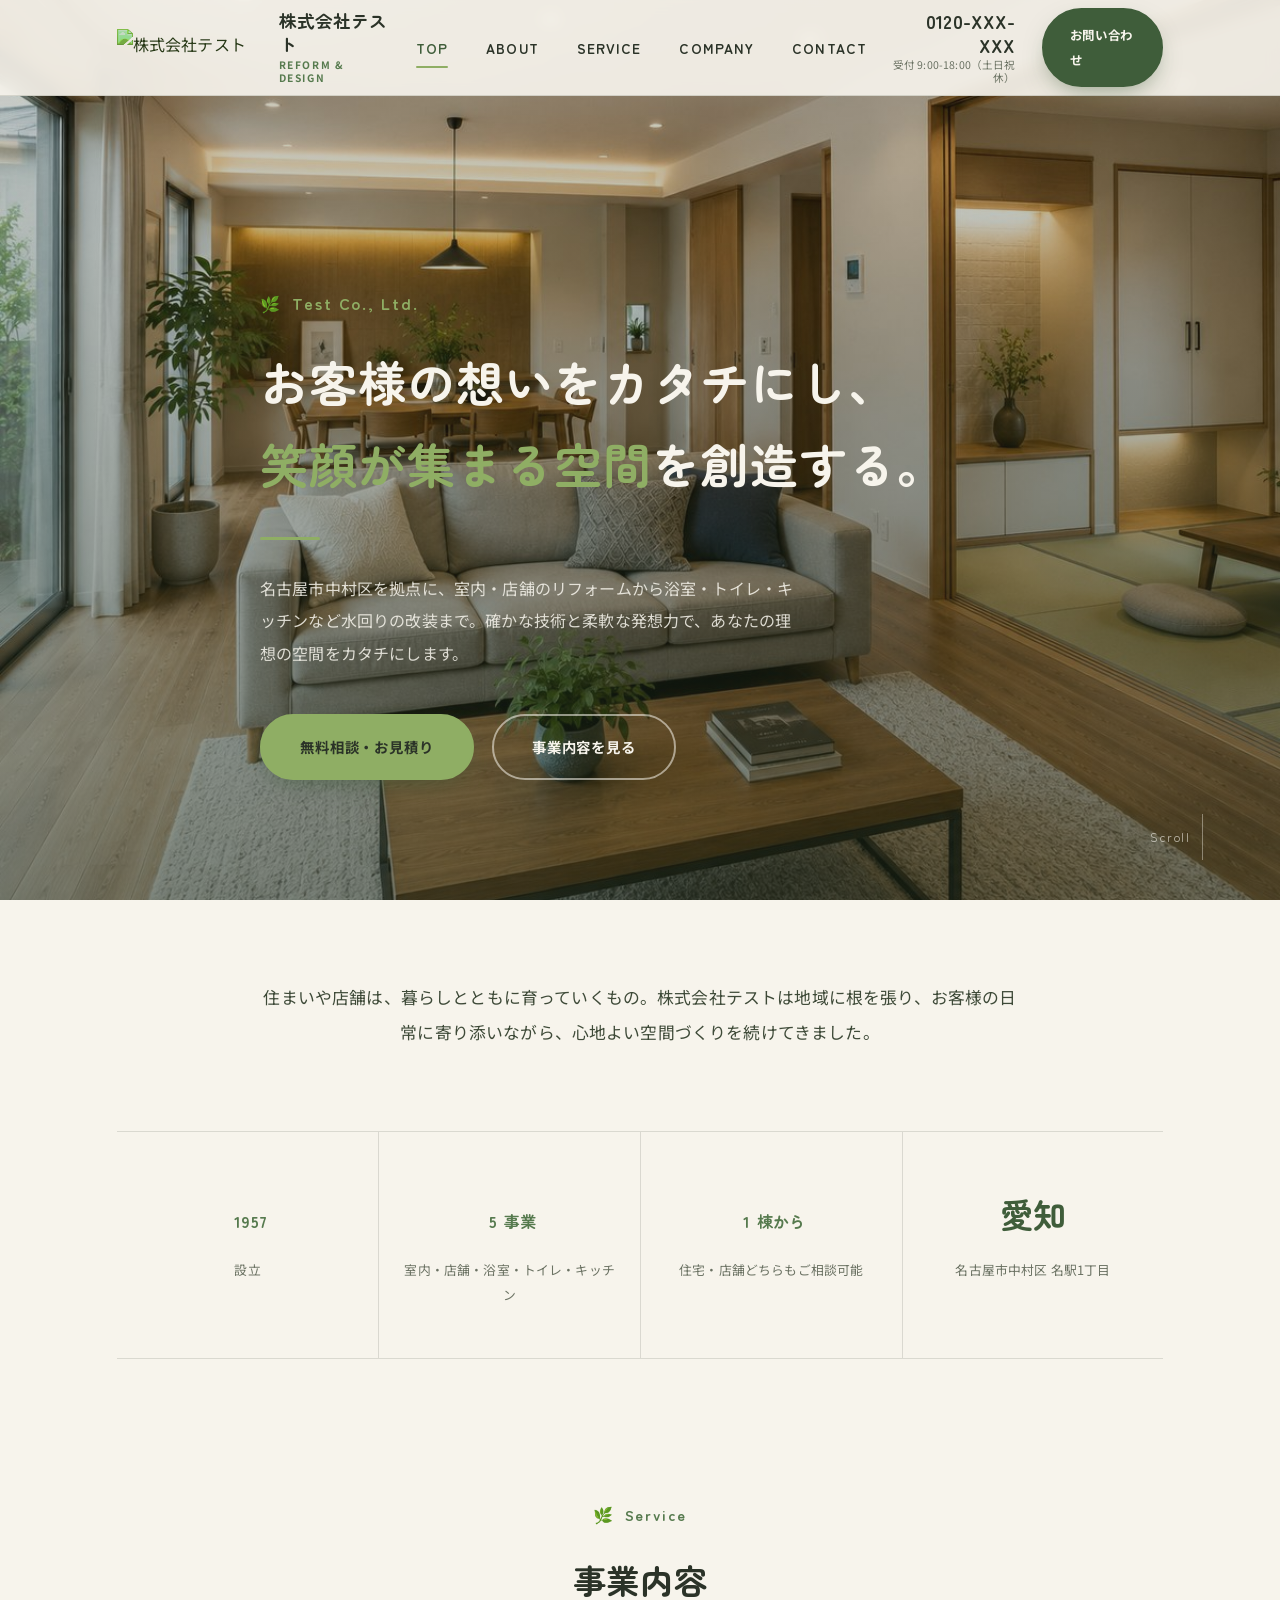
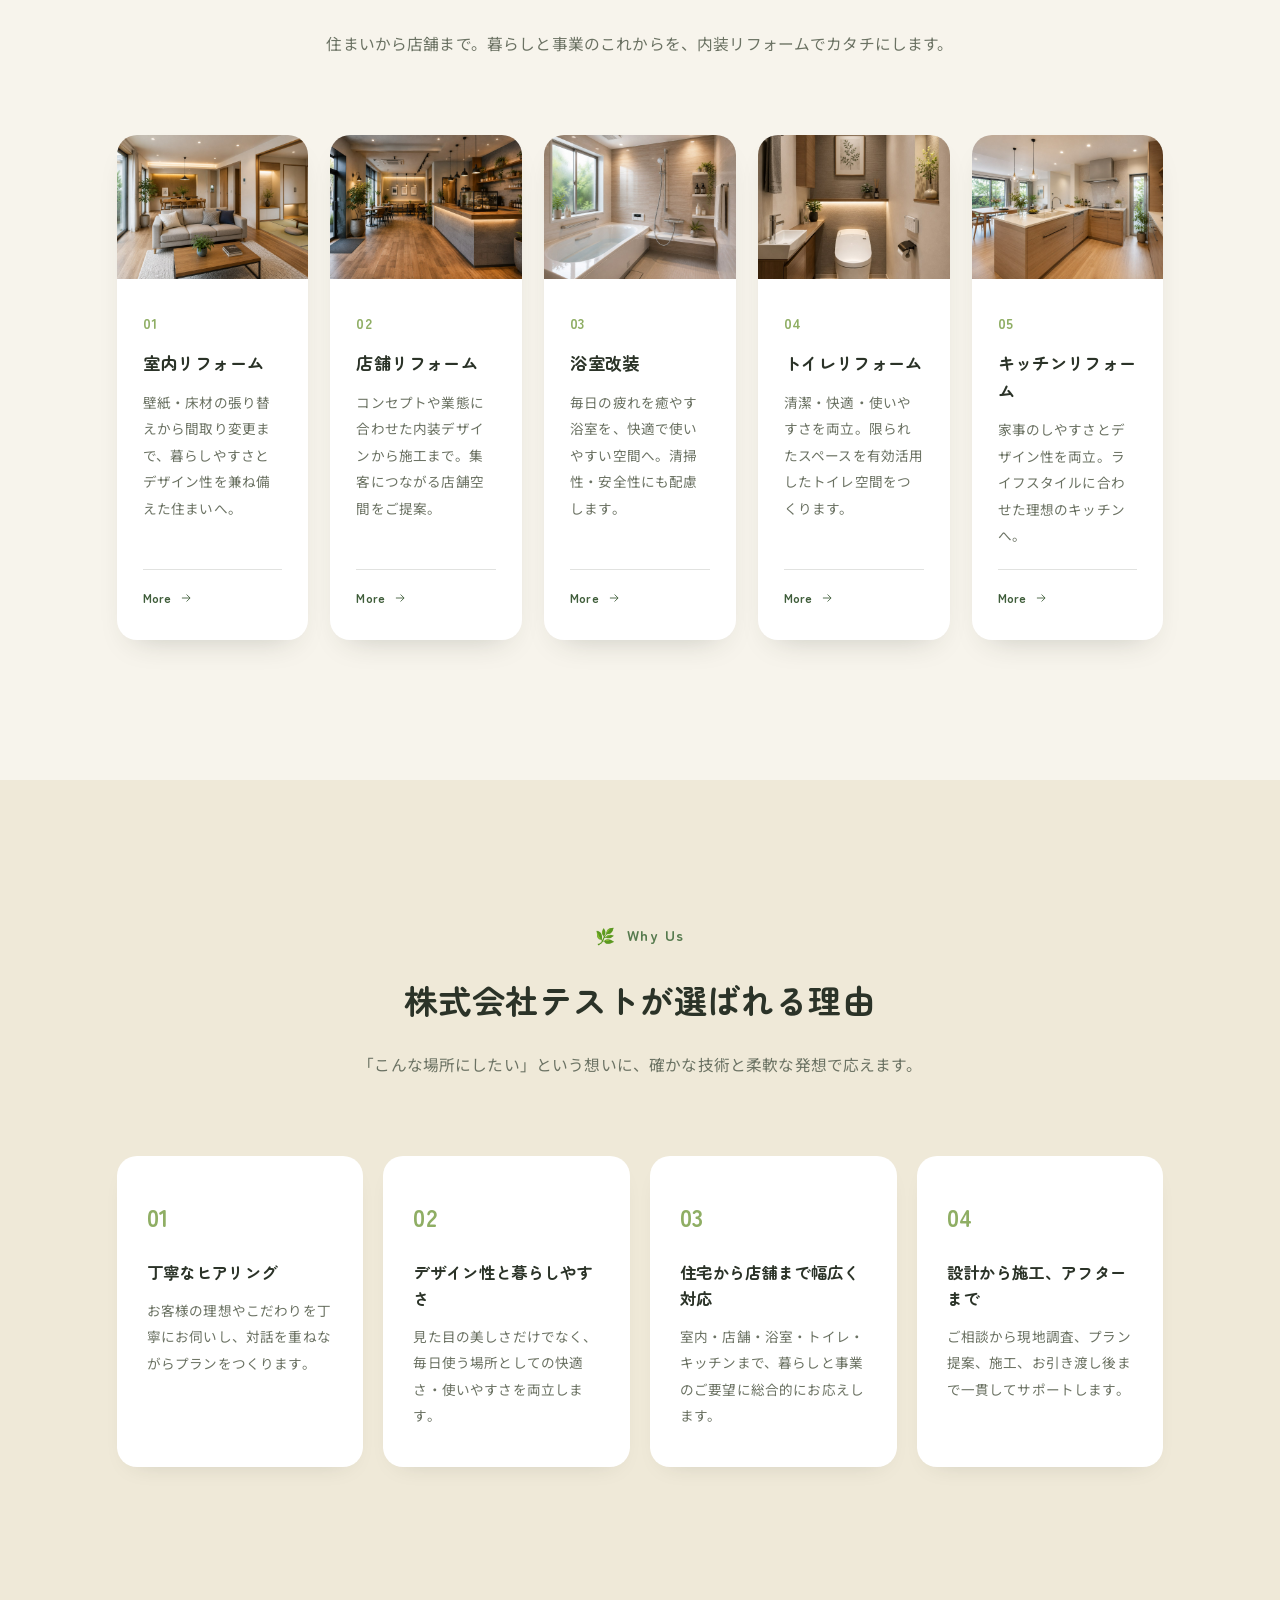
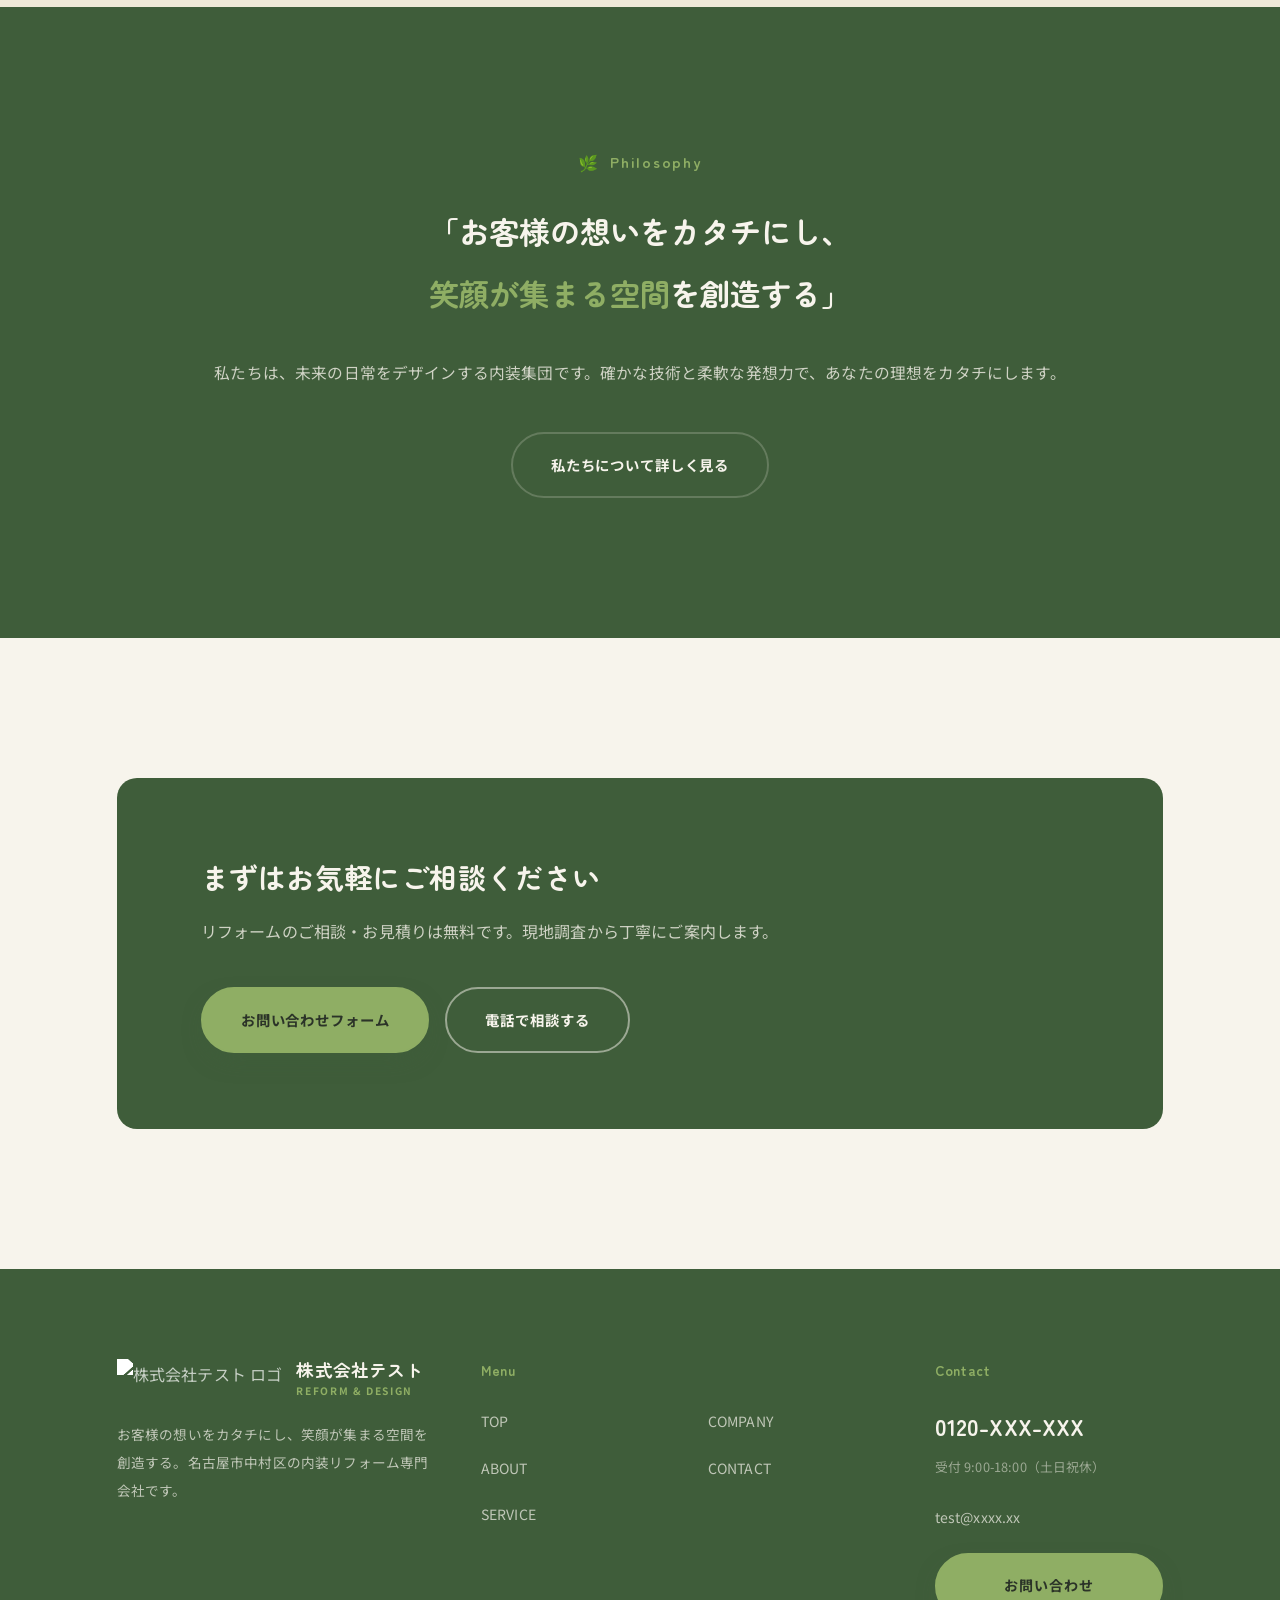
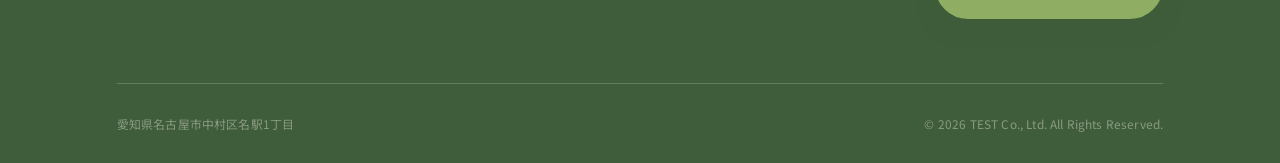
==== index.html @ e62ee3a0 "Add files via upload" ====
<!DOCTYPE html>
<html lang="ja">
<head>
<meta charset="UTF-8">
<meta name="viewport" content="width=device-width, initial-scale=1.0">
<title>株式会社テスト｜名古屋市中村区の室内・店舗リフォーム専門会社</title>
<meta name="description" content="名古屋市中村区の株式会社テストは、室内リフォーム・店舗リフォーム・浴室/トイレ/キッチンなど水回りリフォームを手がける内装のプロ集団です。お客様の想いをカタチにし、笑顔が集まる空間を創造します。">
<link rel="canonical" href="https://www.test-corp.example.jp/">
<meta property="og:type" content="website">
<meta property="og:title" content="株式会社テスト｜名古屋市中村区の室内・店舗リフォーム専門会社">
<meta property="og:description" content="お客様の想いをカタチにし、笑顔が集まる空間を創造する。名古屋市中村区の内装リフォーム専門会社、株式会社テストの公式サイトです。">
<meta property="og:locale" content="ja_JP">
<link rel="icon" href="images/favicon-32.png" sizes="32x32">
<link rel="apple-touch-icon" href="images/apple-touch-icon.png">
<link rel="preconnect" href="https://fonts.googleapis.com">
<link rel="preconnect" href="https://fonts.gstatic.com" crossorigin>
<link href="https://fonts.googleapis.com/css2?family=Zen+Maru+Gothic:wght@500;700;900&family=Noto+Sans+JP:wght@300;400;500;700&display=swap" rel="stylesheet">
<link rel="stylesheet" href="css/style.css">
</head>
<body>

<!-- ============ HEADER ============ -->
<header class="site-header">
  <div class="container">
    <a href="index.html" class="brand">
      <img src="images/logo-icon-gold.png" alt="株式会社テスト ロゴ">
      <span class="brand-name">株式会社テスト<small>REFORM &amp; DESIGN</small></span>
    </a>
    <nav class="gnav pc-only">
      <ul class="gnav-list">
        <li><a href="index.html">TOP</a></li>
        <li><a href="about.html">ABOUT</a></li>
        <li><a href="service.html">SERVICE</a></li>
        <li><a href="company.html">COMPANY</a></li>
        <li><a href="contact.html">CONTACT</a></li>
      </ul>
    </nav>
    <div class="header-cta pc-only">
      <div class="header-tel">
        <span class="num">0120-XXX-XXX</span>
        <span class="hours">受付 9:00-18:00（土日祝休）</span>
      </div>
      <a href="contact.html" class="btn btn--primary">お問い合わせ</a>
    </div>
    <button class="nav-toggle" aria-label="メニューを開く" aria-expanded="false"><span></span></button>
  </div>
</header>

<div class="mobile-nav">
  <ul class="mobile-nav-list">
    <li><a href="index.html">TOP</a></li>
    <li><a href="about.html">ABOUT</a></li>
    <li><a href="service.html">SERVICE</a></li>
    <li><a href="company.html">COMPANY</a></li>
    <li><a href="contact.html">CONTACT</a></li>
  </ul>
  <div class="mobile-nav-foot">
    <div class="header-tel">
      <span class="num">0120-XXX-XXX</span>
      <span class="hours">受付 9:00-18:00（土日祝休）</span>
    </div>
    <a href="contact.html" class="btn btn--outline">お問い合わせはこちら</a>
  </div>
</div>

<!-- ============ HERO ============ -->
<section class="hero">
  <div class="hero-bg"><img src="images/photos/photo-room.jpg" alt="株式会社テストが手がけたリビングの施工事例"></div>
  <div class="container hero-inner">
    <p class="eyebrow">Test Co., Ltd.</p>
    <h1 class="reveal">お客様の想いをカタチにし、<br><span>笑顔が集まる空間</span>を創造する。</h1>
    <div class="hero-rule reveal reveal-delay-1"></div>
    <p class="reveal reveal-delay-1">名古屋市中村区を拠点に、室内・店舗のリフォームから浴室・トイレ・キッチンなど水回りの改装まで。確かな技術と柔軟な発想力で、あなたの理想の空間をカタチにします。</p>
    <div class="hero-actions reveal reveal-delay-2">
      <a href="contact.html" class="btn btn--primary">無料相談・お見積り</a>
      <a href="service.html" class="btn btn--outline">事業内容を見る</a>
    </div>
  </div>
  <div class="hero-scroll pc-only">Scroll</div>
</section>

<!-- ============ CONCEPT MESSAGE ============ -->
<section class="concept-msg container">
  <p class="reveal">住まいや店舗は、暮らしとともに育っていくもの。株式会社テストは地域に根を張り、お客様の日常に寄り添いながら、心地よい空間づくりを続けてきました。</p>
</section>

<!-- ============ STATS ============ -->
<div class="container">
  <div class="stats reveal">
    <div class="stats-item">
      <div class="stats-num"><span data-count="1999">1999</span></div>
      <div class="stats-label">設立</div>
    </div>
    <div class="stats-item">
      <div class="stats-num"><span data-count="5">5</span><span>事業</span></div>
      <div class="stats-label">室内・店舗・浴室・トイレ・キッチン</div>
    </div>
    <div class="stats-item">
      <div class="stats-num"><span data-count="1">1</span><span>棟から</span></div>
      <div class="stats-label">住宅・店舗どちらもご相談可能</div>
    </div>
    <div class="stats-item">
      <div class="stats-num">愛知</div>
      <div class="stats-label">名古屋市中村区 名駅1丁目</div>
    </div>
  </div>
</div>

<!-- ============ SERVICE DIGEST ============ -->
<section class="section" id="service">
  <div class="container">
    <div class="section-head reveal">
      <p class="eyebrow">Service</p>
      <h2 class="section-title">事業内容</h2>
      <p class="section-lead">住まいから店舗まで。暮らしと事業のこれからを、内装リフォームでカタチにします。</p>
    </div>
    <div class="grid grid--5">
      <div class="tile reveal">
        <div class="tile-media"><img src="images/photos/photo-room.jpg" alt="室内リフォームのイメージ"></div>
        <div class="tile-body">
          <div class="tile-num">01</div>
          <h3 class="tile-title">室内リフォーム</h3>
          <p class="tile-text">壁紙・床材の張り替えから間取り変更まで、暮らしやすさとデザイン性を兼ね備えた住まいへ。</p>
          <a href="service.html#room" class="tile-link">More
            <svg viewBox="0 0 24 24" fill="none" stroke="currentColor" stroke-width="1.5"><path d="M5 12h14M13 6l6 6-6 6"/></svg>
          </a>
        </div>
      </div>
      <div class="tile reveal reveal-delay-1">
        <div class="tile-media"><img src="images/photos/photo-shop.jpg" alt="店舗リフォームのイメージ"></div>
        <div class="tile-body">
          <div class="tile-num">02</div>
          <h3 class="tile-title">店舗リフォーム</h3>
          <p class="tile-text">コンセプトや業態に合わせた内装デザインから施工まで。集客につながる店舗空間をご提案。</p>
          <a href="service.html#shop" class="tile-link">More
            <svg viewBox="0 0 24 24" fill="none" stroke="currentColor" stroke-width="1.5"><path d="M5 12h14M13 6l6 6-6 6"/></svg>
          </a>
        </div>
      </div>
      <div class="tile reveal reveal-delay-2">
        <div class="tile-media"><img src="images/photos/photo-bath.jpg" alt="浴室改装のイメージ"></div>
        <div class="tile-body">
          <div class="tile-num">03</div>
          <h3 class="tile-title">浴室改装</h3>
          <p class="tile-text">毎日の疲れを癒やす浴室を、快適で使いやすい空間へ。清掃性・安全性にも配慮します。</p>
          <a href="service.html#bath" class="tile-link">More
            <svg viewBox="0 0 24 24" fill="none" stroke="currentColor" stroke-width="1.5"><path d="M5 12h14M13 6l6 6-6 6"/></svg>
          </a>
        </div>
      </div>
      <div class="tile reveal reveal-delay-3">
        <div class="tile-media"><img src="images/photos/photo-toilet.jpg" alt="トイレリフォームのイメージ"></div>
        <div class="tile-body">
          <div class="tile-num">04</div>
          <h3 class="tile-title">トイレリフォーム</h3>
          <p class="tile-text">清潔・快適・使いやすさを両立。限られたスペースを有効活用したトイレ空間をつくります。</p>
          <a href="service.html#toilet" class="tile-link">More
            <svg viewBox="0 0 24 24" fill="none" stroke="currentColor" stroke-width="1.5"><path d="M5 12h14M13 6l6 6-6 6"/></svg>
          </a>
        </div>
      </div>
      <div class="tile reveal reveal-delay-4">
        <div class="tile-media"><img src="images/photos/photo-kitchen.jpg" alt="キッチンリフォームのイメージ"></div>
        <div class="tile-body">
          <div class="tile-num">05</div>
          <h3 class="tile-title">キッチンリフォーム</h3>
          <p class="tile-text">家事のしやすさとデザイン性を両立。ライフスタイルに合わせた理想のキッチンへ。</p>
          <a href="service.html#kitchen" class="tile-link">More
            <svg viewBox="0 0 24 24" fill="none" stroke="currentColor" stroke-width="1.5"><path d="M5 12h14M13 6l6 6-6 6"/></svg>
          </a>
        </div>
      </div>
    </div>
  </div>
</section>

<!-- ============ WHY CHOOSE US ============ -->
<section class="section section--cream-deep">
  <div class="container">
    <div class="section-head reveal">
      <p class="eyebrow">Why Us</p>
      <h2 class="section-title">株式会社テストが選ばれる理由</h2>
      <p class="section-lead">「こんな場所にしたい」という想いに、確かな技術と柔軟な発想で応えます。</p>
    </div>
    <div class="reasons">
      <div class="reason reveal">
        <div class="reason-num">01</div>
        <h3>丁寧なヒアリング</h3>
        <p>お客様の理想やこだわりを丁寧にお伺いし、対話を重ねながらプランをつくります。</p>
      </div>
      <div class="reason reveal reveal-delay-1">
        <div class="reason-num">02</div>
        <h3>デザイン性と暮らしやすさ</h3>
        <p>見た目の美しさだけでなく、毎日使う場所としての快適さ・使いやすさを両立します。</p>
      </div>
      <div class="reason reveal reveal-delay-2">
        <div class="reason-num">03</div>
        <h3>住宅から店舗まで幅広く対応</h3>
        <p>室内・店舗・浴室・トイレ・キッチンまで、暮らしと事業のご要望に総合的にお応えします。</p>
      </div>
      <div class="reason reveal reveal-delay-3">
        <div class="reason-num">04</div>
        <h3>設計から施工、アフターまで</h3>
        <p>ご相談から現地調査、プラン提案、施工、お引き渡し後まで一貫してサポートします。</p>
      </div>
    </div>
  </div>
</section>

<!-- ============ PHILOSOPHY ============ -->
<section class="section section--ink">
  <div class="container">
    <div class="philosophy reveal">
      <p class="eyebrow" style="justify-content:center;">Philosophy</p>
      <p class="philosophy-quote">「お客様の想いをカタチにし、<br><span>笑顔が集まる空間</span>を創造する」</p>
      <p class="section-lead" style="margin-top:32px;">私たちは、未来の日常をデザインする内装集団です。確かな技術と柔軟な発想力で、あなたの理想をカタチにします。</p>
      <div style="margin-top:44px;">
        <a href="about.html" class="btn btn--outline">私たちについて詳しく見る</a>
      </div>
    </div>
  </div>
</section>

<!-- ============ CTA ============ -->
<section class="section">
  <div class="container">
    <div class="cta-band reveal">
      <div>
        <h2>まずはお気軽にご相談ください</h2>
        <p>リフォームのご相談・お見積りは無料です。現地調査から丁寧にご案内します。</p>
      </div>
      <div class="cta-band-actions">
        <a href="contact.html" class="btn btn--primary">お問い合わせフォーム</a>
        <a href="tel:0120XXXXXX" class="btn btn--outline">電話で相談する</a>
      </div>
    </div>
  </div>
</section>

<!-- ============ FOOTER ============ -->
<footer class="site-footer">
  <div class="container">
    <div class="footer-top">
      <div class="footer-brand">
        <a href="index.html" class="brand">
          <img src="images/logo-icon-cream.png" alt="株式会社テスト ロゴ">
          <span class="brand-name">株式会社テスト<small>REFORM &amp; DESIGN</small></span>
        </a>
        <p>お客様の想いをカタチにし、笑顔が集まる空間を創造する。名古屋市中村区の内装リフォーム専門会社です。</p>
      </div>
      <div class="footer-col">
        <h4>Menu</h4>
        <ul>
          <li><a href="index.html">TOP</a></li>
          <li><a href="about.html">ABOUT</a></li>
          <li><a href="service.html">SERVICE</a></li>
        </ul>
      </div>
      <div class="footer-col">
        <h4>&nbsp;</h4>
        <ul>
          <li><a href="company.html">COMPANY</a></li>
          <li><a href="contact.html">CONTACT</a></li>
        </ul>
      </div>
      <div class="footer-col footer-contact">
        <h4>Contact</h4>
        <a href="tel:0120XXXXXX" class="contact-tel">0120-XXX-XXX</a>
        <p class="hours">受付 9:00-18:00（土日祝休）</p>
        <p style="margin:12px 0 22px; font-size:0.85rem;"><a href="mailto:test@xxxx.xx">test@xxxx.xx</a></p>
        <a href="contact.html" class="btn btn--primary btn--block">お問い合わせ</a>
      </div>
    </div>
    <div class="footer-bottom">
      <span>愛知県名古屋市中村区名駅1丁目</span>
      <span>&copy; 2026 TEST Co., Ltd. All Rights Reserved.</span>
    </div>
  </div>
</footer>

<div class="mobile-fab">
  <a href="tel:0120XXXXXX">
    <svg viewBox="0 0 24 24" fill="none" stroke="currentColor" stroke-width="1.5"><path d="M22 16.92v3a2 2 0 0 1-2.18 2 19.79 19.79 0 0 1-8.63-3.07 19.5 19.5 0 0 1-6-6 19.79 19.79 0 0 1-3.07-8.67A2 2 0 0 1 4.11 2h3a2 2 0 0 1 2 1.72c.127.96.361 1.903.7 2.81a2 2 0 0 1-.45 2.11L8.09 9.91a16 16 0 0 0 6 6l1.27-1.27a2 2 0 0 1 2.11-.45c.907.339 1.85.573 2.81.7A2 2 0 0 1 22 16.92z"/></svg>
    電話
  </a>
  <a href="contact.html">
    <svg viewBox="0 0 24 24" fill="none" stroke="currentColor" stroke-width="1.5"><path d="M22 6l-10 7L2 6"/><path d="M2 6h20v12H2z"/></svg>
    お問い合わせ
  </a>
</div>

<script src="js/main.js"></script>
</body>
</html>
---- css/style.css ----
/* =========================================================
   株式会社テスト コーポレートサイト（グリーンコンセプト）/ style.css
   コンセプト: 根を張る、暮らしを育てる。
   ========================================================= */

:root {
  --ink: #2B3328;
  --ink-soft: #3E4A38;
  --green-deep: #3F5D3A;
  --green: #567A4E;
  --green-light: #8FAE64;
  --green-pale: #D8E4C8;
  --cream: #F7F4EC;
  --cream-deep: #EFE9D8;
  --cream-sage: #E9EFDE;
  --line: rgba(43, 51, 40, 0.14);
  --line-on-dark: rgba(247, 244, 236, 0.2);
  --text-sub: #6B7263;

  --font-heading: "Zen Maru Gothic", "Hiragino Maru Gothic ProN", "Yu Gothic", sans-serif;
  --font-body: "Noto Sans JP", "Hiragino Kaku Gothic ProN", "Yu Gothic", sans-serif;

  --container: 1200px;
  --header-h: 96px;
  --radius: 20px;
  --radius-sm: 12px;
}

* { box-sizing: border-box; margin: 0; padding: 0; }
html { scroll-behavior: smooth; }

body {
  font-family: var(--font-body);
  font-weight: 400;
  color: var(--ink);
  background: var(--cream);
  line-height: 1.95;
  font-size: 16px;
  letter-spacing: 0.01em;
  -webkit-font-smoothing: antialiased;
  overflow-x: hidden;
}

img { max-width: 100%; display: block; }
a { color: inherit; text-decoration: none; }
ul, ol { list-style: none; }
button { font-family: inherit; cursor: pointer; background: none; border: none; }
input, textarea, select { font-family: inherit; font-size: 1rem; }

.container {
  width: 100%;
  max-width: var(--container);
  margin: 0 auto;
  padding: 0 6vw;
}

h1, h2, h3, h4 {
  font-family: var(--font-heading);
  font-weight: 700;
  line-height: 1.6;
  letter-spacing: 0.02em;
}

/* =========================================================
   Utility
   ========================================================= */
.pc-only { display: block; }
.sp-only { display: none; }

.section { padding: 140px 0; position: relative; }
.section--sm { padding: 90px 0; }
.section--cream-deep { background: var(--cream-deep); }
.section--sage { background: var(--cream-sage); }
.section--ink {
  background: var(--green-deep);
  color: var(--cream);
}
.section--ink .text-sub { color: rgba(247,244,236,0.7); }

.section-head {
  text-align: center;
  max-width: 720px;
  margin: 0 auto 76px;
}
.section-head.is-left { text-align: left; margin-left: 0; }

.eyebrow {
  display: inline-flex;
  align-items: center;
  gap: 10px;
  font-family: var(--font-heading);
  font-weight: 700;
  font-size: 0.92rem;
  letter-spacing: 0.12em;
  color: var(--green);
  margin-bottom: 22px;
}
.eyebrow::before {
  content: "🌿";
  font-size: 1rem;
  display: inline-block;
}
.section--ink .eyebrow { color: var(--green-light); }

.section-title {
  font-size: clamp(1.7rem, 2.6vw, 2.35rem);
  color: var(--ink);
  font-weight: 700;
}
.section--ink .section-title { color: var(--cream); }

.section-lead {
  margin-top: 22px;
  color: var(--text-sub);
  font-size: 0.98rem;
  line-height: 2;
}
.section--ink .section-lead { color: rgba(247,244,236,0.78); }

/* =========================================================
   Buttons — 角丸ピル・グリーン
   ========================================================= */
.btn {
  display: inline-flex;
  align-items: center;
  gap: 12px;
  padding: 17px 38px;
  font-weight: 700;
  font-size: 0.9rem;
  letter-spacing: 0.06em;
  border: 2px solid var(--green-deep);
  border-radius: 999px;
  background: transparent;
  color: var(--green-deep);
  transition: background 0.3s ease, color 0.3s ease, transform 0.2s ease, box-shadow 0.3s ease;
}
.btn--primary {
  background: var(--green-deep);
  color: var(--cream);
  border-color: var(--green-deep);
  box-shadow: 0 10px 24px -8px rgba(63,93,58,0.55);
}
.btn--primary:hover { background: var(--green); border-color: var(--green); transform: translateY(-2px); }
.btn--outline {
  background: transparent;
  color: var(--green-deep);
  border-color: var(--green-deep);
}
.btn--outline:hover { background: var(--green-deep); color: var(--cream); transform: translateY(-2px); }
.section--ink .btn--outline { color: var(--cream); border-color: var(--line-on-dark); }
.section--ink .btn--outline:hover { background: var(--green-light); border-color: var(--green-light); color: var(--ink); }
.btn--block { width: 100%; justify-content: center; }
.btn svg { width: 16px; height: 16px; }

/* =========================================================
   Header
   ========================================================= */
.site-header {
  position: fixed;
  top: 0; left: 0; right: 0;
  height: var(--header-h);
  display: flex;
  align-items: center;
  z-index: 1000;
  background: rgba(247, 244, 236, 0.92);
  backdrop-filter: blur(6px);
  border-bottom: 1px solid var(--line);
}

.site-header .container {
  display: flex;
  align-items: center;
  justify-content: space-between;
  gap: 24px;
}

.brand { display: flex; align-items: center; gap: 14px; }
.brand img { height: 38px; width: auto; filter: grayscale(1) sepia(1) hue-rotate(48deg) saturate(2.4) brightness(0.85); }
.brand-name {
  font-family: var(--font-heading);
  font-weight: 700;
  font-size: 1.1rem;
  color: var(--ink);
  line-height: 1.3;
}
.brand-name small {
  display: block;
  font-family: var(--font-body);
  font-size: 0.64rem;
  font-weight: 700;
  letter-spacing: 0.16em;
  color: var(--green);
  margin-top: 2px;
}

.gnav { display: flex; align-items: center; gap: 40px; }
.gnav-list { display: flex; align-items: center; gap: 38px; }
.gnav-list a {
  position: relative;
  font-family: var(--font-heading);
  font-weight: 700;
  font-size: 0.86rem;
  letter-spacing: 0.08em;
  color: var(--ink);
  padding: 6px 0;
}
.gnav-list a::after {
  content: "";
  position: absolute;
  left: 0; right: 100%;
  bottom: -4px;
  height: 2px;
  border-radius: 2px;
  background: var(--green-light);
  transition: right 0.3s ease;
}
.gnav-list a:hover::after,
.gnav-list a.is-active::after { right: 0; }
.gnav-list a.is-active { color: var(--green-deep); }

.header-cta { display: flex; align-items: center; gap: 26px; }
.header-tel {
  display: flex;
  flex-direction: column;
  line-height: 1.3;
  text-align: right;
}
.header-tel .num { font-family: var(--font-heading); font-weight: 700; font-size: 1.15rem; color: var(--ink); }
.header-tel .hours { font-size: 0.66rem; color: var(--text-sub); }
.header-cta .btn { padding: 13px 26px; font-size: 0.78rem; }

.nav-toggle {
  display: none;
  width: 46px; height: 46px;
  border: 2px solid var(--green-deep);
  border-radius: 999px;
  background: transparent;
  position: relative;
  z-index: 1200;
}
.nav-toggle span, .nav-toggle span::before, .nav-toggle span::after {
  content: "";
  position: absolute;
  left: 13px; right: 13px;
  height: 2px;
  border-radius: 2px;
  background: var(--green-deep);
  transition: transform 0.3s ease, opacity 0.3s ease, top 0.3s ease, background 0.3s ease;
}
.nav-toggle span { top: 22px; }
.nav-toggle span::before { top: -7px; }
.nav-toggle span::after { top: 7px; }
.nav-toggle.is-open span { background: transparent; }
.nav-toggle.is-open span::before { top: 0; transform: rotate(45deg); background: var(--cream); }
.nav-toggle.is-open span::after { top: 0; transform: rotate(-45deg); background: var(--cream); }
.nav-toggle.is-open { background: var(--green-deep); }

/* =========================================================
   Mobile nav overlay
   ========================================================= */
.mobile-nav {
  position: fixed;
  inset: 0;
  background: var(--green-deep);
  z-index: 1100;
  display: flex;
  flex-direction: column;
  justify-content: center;
  padding: 40px 8vw;
  transform: translateY(-100%);
  opacity: 0;
  visibility: hidden;
  transition: transform 0.45s ease, opacity 0.45s ease, visibility 0.45s;
}
.mobile-nav.is-open { transform: translateY(0); opacity: 1; visibility: visible; }
.mobile-nav-list { display: flex; flex-direction: column; gap: 4px; }
.mobile-nav-list a {
  display: block;
  padding: 18px 4px;
  font-family: var(--font-heading);
  font-size: 1.5rem;
  font-weight: 700;
  color: var(--cream);
  border-bottom: 1px solid var(--line-on-dark);
}
.mobile-nav-foot {
  margin-top: 40px;
  display: flex;
  flex-direction: column;
  gap: 20px;
}
.mobile-nav-foot a.btn { justify-content: center; border-color: var(--green-light); color: var(--cream); }
.mobile-nav-foot .header-tel { color: var(--cream); text-align: left; }
.mobile-nav-foot .header-tel .num { color: var(--cream); font-size: 1.3rem; }
.mobile-nav-foot .header-tel .hours { color: rgba(247,244,236,0.6); }

/* =========================================================
   Breadcrumb
   ========================================================= */
.breadcrumb {
  padding: calc(var(--header-h) + 28px) 0 22px;
  font-size: 0.8rem;
  color: var(--text-sub);
}
.breadcrumb a { color: var(--green-deep); font-weight: 700; }
.breadcrumb span { margin: 0 10px; }

/* =========================================================
   Page Header (sub pages)
   ========================================================= */
.page-hero {
  padding: 210px 0 110px;
  background: var(--green-deep);
  color: var(--cream);
  position: relative;
  overflow: hidden;
}
.page-hero-inner { position: relative; z-index: 1; max-width: 680px; }
.page-hero .eyebrow { color: var(--green-light); }
.page-hero h1 {
  font-size: clamp(2rem, 3.6vw, 2.6rem);
}
.page-hero p { margin-top: 24px; color: rgba(247,244,236,0.78); line-height: 2; }

/* =========================================================
   Hero (TOP)
   ========================================================= */
.hero {
  position: relative;
  min-height: 100vh;
  display: flex;
  align-items: flex-end;
  background: var(--green-deep);
  color: var(--cream);
  overflow: hidden;
  padding-top: var(--header-h);
}
.hero-bg { position: absolute; inset: 0; z-index: 0; }
.hero-bg img { width: 100%; height: 100%; object-fit: cover; }
.hero-bg::after {
  content: "";
  position: absolute; inset: 0;
  background: linear-gradient(180deg, rgba(31,45,28,0.2), rgba(31,45,28,0.55));
}
.hero-inner {
  position: relative;
  z-index: 2;
  max-width: 760px;
  padding: 0 0 120px;
}
.hero .eyebrow { color: var(--green-light); }
.hero h1 {
  font-size: clamp(2rem, 4vw, 3rem);
  line-height: 1.7;
}
.hero h1 span { color: var(--green-light); }
.hero-rule { width: 60px; height: 3px; border-radius: 3px; background: var(--green-light); margin: 32px 0; }
.hero p {
  font-size: 1rem;
  color: rgba(247,244,236,0.85);
  max-width: 540px;
  line-height: 2.05;
}
.hero-actions {
  margin-top: 44px;
  display: flex;
  gap: 18px;
  flex-wrap: wrap;
}
.hero .btn--outline { border-color: rgba(247,244,236,0.55); color: var(--cream); }
.hero .btn--outline:hover { background: var(--green-light); border-color: var(--green-light); color: var(--ink); }
.hero .btn--primary { background: var(--green-light); border-color: var(--green-light); color: var(--ink); }
.hero .btn--primary:hover { background: var(--cream); color: var(--green-deep); border-color: var(--cream); }

.hero-scroll {
  position: absolute;
  bottom: 40px; right: 6vw;
  z-index: 2;
  display: flex;
  align-items: center;
  gap: 12px;
  font-family: var(--font-heading);
  font-size: 0.78rem;
  letter-spacing: 0.12em;
  color: rgba(247,244,236,0.7);
}
.hero-scroll::after {
  content: "";
  width: 1px; height: 46px;
  background: rgba(247,244,236,0.4);
}

/* =========================================================
   Concept message strip
   ========================================================= */
.concept-msg {
  padding: 80px 0;
  text-align: center;
}
.concept-msg p {
  max-width: 760px;
  margin: 0 auto;
  font-size: 1.05rem;
  line-height: 2.1;
  color: var(--ink-soft);
}

/* =========================================================
   Stats strip
   ========================================================= */
.stats {
  display: grid;
  grid-template-columns: repeat(4, 1fr);
  border-top: 1px solid var(--line);
  border-bottom: 1px solid var(--line);
}
.stats-item {
  padding: 50px 20px;
  text-align: center;
  border-left: 1px solid var(--line);
}
.stats-item:first-child { border-left: none; }
.stats-num {
  font-family: var(--font-heading);
  font-weight: 700;
  font-size: clamp(1.8rem, 2.6vw, 2.4rem);
  color: var(--green-deep);
}
.stats-num span { font-size: 1rem; margin-left: 6px; color: var(--green); }
.stats-label { margin-top: 12px; font-size: 0.8rem; color: var(--text-sub); }

/* =========================================================
   Photo tiles
   ========================================================= */
.grid { display: grid; gap: 22px; }
.grid--3 { grid-template-columns: repeat(3, 1fr); }
.grid--2 { grid-template-columns: repeat(2, 1fr); }
.grid--5 { grid-template-columns: repeat(5, 1fr); }

.tile {
  display: flex;
  flex-direction: column;
  border-radius: var(--radius);
  overflow: hidden;
  background: #fff;
  box-shadow: 0 14px 32px -18px rgba(43,51,40,0.28);
  transition: transform 0.3s ease, box-shadow 0.3s ease;
}
.tile:hover { transform: translateY(-6px); box-shadow: 0 20px 40px -16px rgba(43,51,40,0.32); }
.tile-media { aspect-ratio: 4/3; overflow: hidden; background: var(--cream-deep); }
.tile-media img { width: 100%; height: 100%; object-fit: cover; transition: transform 0.7s ease; }
.tile:hover .tile-media img { transform: scale(1.06); }
.tile-body { padding: 30px 26px; flex: 1; display: flex; flex-direction: column; }
.tile-num {
  font-family: var(--font-heading);
  font-weight: 700;
  font-size: 0.9rem;
  color: var(--green-light);
  margin-bottom: 12px;
}
.tile-title { font-size: 1.08rem; color: var(--ink); margin-bottom: 12px; font-weight: 700; }
.tile-text { color: var(--text-sub); font-size: 0.85rem; line-height: 1.95; flex: 1; }
.tile-link {
  margin-top: 20px;
  display: inline-flex;
  align-items: center;
  gap: 8px;
  font-family: var(--font-heading);
  font-weight: 700;
  font-size: 0.78rem;
  color: var(--green-deep);
  border-top: 1px solid var(--line);
  padding-top: 16px;
}
.tile-link svg { width: 14px; height: 14px; transition: transform 0.25s ease; }
.tile:hover .tile-link svg { transform: translateX(4px); }

/* Reasons */
.reasons {
  display: grid;
  grid-template-columns: repeat(4, 1fr);
  gap: 20px;
}
.reason {
  padding: 38px 30px;
  border-radius: var(--radius);
  background: #fff;
  box-shadow: 0 10px 26px -18px rgba(43,51,40,0.25);
}
.reasons--3 { grid-template-columns: repeat(3, 1fr); }
.reason-num {
  font-family: var(--font-heading);
  font-weight: 700;
  font-size: 1.5rem;
  color: var(--green-light);
  margin-bottom: 18px;
}
.reason h3 { font-size: 1.02rem; color: var(--ink); margin-bottom: 12px; font-weight: 700; }
.reason p { font-size: 0.85rem; color: var(--text-sub); line-height: 1.95; }

/* =========================================================
   Split section (image + text)
   ========================================================= */
.split {
  display: grid;
  grid-template-columns: 1.1fr 0.9fr;
  gap: 88px;
  align-items: center;
}
.split.is-reverse { grid-template-columns: 0.9fr 1.1fr; }
.split.is-reverse .split-media { order: 2; }
.split.is-reverse .split-text { order: 1; }
.split-media img { border-radius: var(--radius); box-shadow: 0 20px 44px -20px rgba(43,51,40,0.32); }
.split-text .eyebrow { margin-bottom: 20px; }
.split-text h2 { font-size: clamp(1.5rem, 2.2vw, 2rem); color: var(--ink); margin-bottom: 28px; }
.split-text p { color: var(--text-sub); margin-bottom: 20px; line-height: 2.05; }
.split-text p:last-of-type { margin-bottom: 0; }

/* =========================================================
   Philosophy quote block
   ========================================================= */
.philosophy {
  text-align: center;
  max-width: 900px;
  margin: 0 auto;
}
.philosophy-quote {
  font-family: var(--font-heading);
  font-size: clamp(1.3rem, 2.4vw, 1.9rem);
  font-weight: 700;
  color: var(--ink);
  line-height: 2.05;
}
.section--ink .philosophy-quote { color: var(--cream); }
.philosophy-quote span { color: var(--green); }
.section--ink .philosophy-quote span { color: var(--green-light); }

/* =========================================================
   Flow steps
   ========================================================= */
.flow {
  display: grid;
  grid-template-columns: repeat(5, 1fr);
  gap: 16px;
}
.flow-step {
  text-align: left;
  padding: 30px 24px;
  border-radius: var(--radius);
  background: rgba(247,244,236,0.06);
  border: 1px solid var(--line-on-dark);
}
.flow-step-num {
  font-family: var(--font-heading);
  font-weight: 700;
  color: var(--green-light);
  font-size: 1.3rem;
  margin-bottom: 16px;
  display: block;
}
.flow-step h4 { font-size: 0.92rem; color: var(--cream); margin-bottom: 10px; font-weight: 700; }
.flow-step p { font-size: 0.8rem; color: rgba(247,244,236,0.68); line-height: 1.9; }

/* =========================================================
   Table (company overview)
   ========================================================= */
.info-table { width: 100%; border-collapse: collapse; }
.info-table tr { border-bottom: 1px solid var(--line); }
.info-table tr:first-child { border-top: 1px solid var(--line); }
.info-table th, .info-table td {
  text-align: left;
  padding: 28px 22px;
  vertical-align: top;
}
.info-table th {
  width: 190px;
  font-weight: 700;
  color: var(--green-deep);
  font-family: var(--font-heading);
}
.info-table td { color: var(--text-sub); line-height: 1.95; }

.map-frame { border-radius: var(--radius); overflow: hidden; margin-top: 56px; box-shadow: 0 20px 44px -22px rgba(43,51,40,0.32); }
.map-frame iframe { width: 100%; height: 420px; border: 0; display: block; }

/* =========================================================
   CTA band
   ========================================================= */
.cta-band {
  background: var(--green-deep);
  color: var(--cream);
  border-radius: var(--radius);
  padding: 76px 84px;
  display: flex;
  align-items: center;
  justify-content: space-between;
  gap: 40px;
  flex-wrap: wrap;
}
.cta-band h2 { font-size: clamp(1.4rem, 2.2vw, 1.85rem); }
.cta-band p { margin-top: 16px; color: rgba(247,244,236,0.78); line-height: 2; }
.cta-band-actions { display: flex; gap: 16px; flex-wrap: wrap; }
.cta-band .btn--outline { border-color: rgba(247,244,236,0.5); color: var(--cream); }
.cta-band .btn--outline:hover { background: var(--green-light); border-color: var(--green-light); color: var(--ink); }
.cta-band .btn--primary { background: var(--green-light); border-color: var(--green-light); color: var(--ink); }
.cta-band .btn--primary:hover { background: var(--cream); color: var(--green-deep); border-color: var(--cream); }

/* =========================================================
   Contact form
   ========================================================= */
.contact-layout {
  display: grid;
  grid-template-columns: 0.85fr 1.4fr;
  gap: 88px;
}
.contact-side {
  border-radius: var(--radius);
  background: #fff;
  padding: 40px;
  height: fit-content;
  box-shadow: 0 10px 26px -18px rgba(43,51,40,0.25);
}
.contact-side h3 { color: var(--ink); font-size: 1.02rem; margin-bottom: 20px; font-weight: 700; }
.contact-tel {
  display: block;
  font-family: var(--font-heading);
  font-weight: 700;
  font-size: 1.9rem;
  color: var(--green-deep);
  margin-bottom: 6px;
}
.contact-side .hours { color: var(--text-sub); font-size: 0.84rem; margin-bottom: 34px; }
.contact-info-item { display: flex; gap: 14px; padding: 18px 0; border-top: 1px solid var(--line); }
.contact-info-item:first-of-type { border-top: none; }
.contact-info-item strong { display: block; font-family: var(--font-heading); font-size: 0.72rem; letter-spacing: 0.08em; color: var(--green); margin-bottom: 8px; }
.contact-info-item span { font-size: 0.92rem; color: var(--ink); line-height: 1.8; }

.form-group { margin-bottom: 28px; }
.form-group label {
  display: block;
  font-weight: 700;
  font-size: 0.88rem;
  color: var(--ink);
  margin-bottom: 12px;
}
.form-group label .req {
  color: var(--cream);
  background: var(--green-deep);
  border-radius: 999px;
  font-size: 0.62rem;
  letter-spacing: 0.06em;
  padding: 3px 10px;
  margin-left: 10px;
  font-weight: 700;
}
.form-group label .opt {
  color: var(--text-sub);
  background: var(--cream-deep);
  border-radius: 999px;
  font-size: 0.62rem;
  letter-spacing: 0.06em;
  padding: 3px 10px;
  margin-left: 10px;
  font-weight: 700;
}
.form-row { display: grid; grid-template-columns: 1fr 1fr; gap: 22px; }
.form-group input[type="text"],
.form-group input[type="email"],
.form-group input[type="tel"],
.form-group select,
.form-group textarea {
  width: 100%;
  padding: 15px 18px;
  border: 1px solid var(--line);
  border-radius: var(--radius-sm);
  background: var(--cream);
  transition: border-color 0.25s ease;
}
.form-group input:focus,
.form-group select:focus,
.form-group textarea:focus {
  outline: none;
  border-color: var(--green);
}
.form-group textarea { min-height: 160px; resize: vertical; }
.radio-group { display: flex; gap: 28px; flex-wrap: wrap; }
.radio-group label { display: flex; align-items: center; gap: 10px; font-weight: 400; font-size: 0.92rem; color: var(--ink); }
.radio-group input { width: 16px; height: 16px; accent-color: var(--green-deep); }
.checkbox-line { display: flex; align-items: flex-start; gap: 12px; font-size: 0.85rem; color: var(--text-sub); }
.checkbox-line input { margin-top: 4px; width: 15px; height: 15px; accent-color: var(--green-deep); flex-shrink: 0; }
.checkbox-line a { color: var(--green-deep); font-weight: 700; text-decoration: underline; text-underline-offset: 3px; }
.form-foot { margin-top: 40px; text-align: center; }
.form-note { text-align: center; font-size: 0.78rem; color: var(--text-sub); margin-top: 20px; line-height: 1.9; }

/* =========================================================
   Footer
   ========================================================= */
.site-footer { background: var(--green-deep); color: rgba(247,244,236,0.7); padding: 90px 0 0; }
.footer-top {
  display: grid;
  grid-template-columns: 1.4fr 0.8fr 0.8fr 1fr;
  gap: 44px;
  padding-bottom: 64px;
  border-bottom: 1px solid var(--line-on-dark);
}
.footer-brand .brand-name { color: var(--cream); }
.footer-brand .brand-name small { color: var(--green-light); }
.footer-brand p { margin-top: 24px; font-size: 0.85rem; line-height: 2.05; max-width: 320px; }
.footer-brand .brand img { filter: brightness(0) invert(1) sepia(1) hue-rotate(48deg) saturate(3) brightness(1.4); }
.footer-col h4 { font-family: var(--font-heading); color: var(--green-light); font-size: 0.86rem; margin-bottom: 24px; }
.footer-col ul { display: flex; flex-direction: column; gap: 15px; }
.footer-col a { font-size: 0.88rem; }
.footer-col a:hover { color: var(--green-light); }
.footer-contact .contact-tel { color: var(--cream); font-size: 1.4rem; }
.footer-contact .hours { color: rgba(247,244,236,0.5); font-size: 0.8rem; margin-bottom: 24px; }
.footer-contact .btn--primary { background: var(--green-light); border-color: var(--green-light); color: var(--ink); }
.footer-contact .btn--primary:hover { background: var(--cream); color: var(--green-deep); border-color: var(--cream); }
.footer-bottom {
  display: flex;
  justify-content: space-between;
  align-items: center;
  padding: 28px 0;
  font-size: 0.74rem;
  color: rgba(247,244,236,0.4);
  flex-wrap: wrap;
  gap: 10px;
}

/* Floating mobile CTA */
.mobile-fab { display: none; position: fixed; bottom: 0; left: 0; right: 0; z-index: 900; grid-template-columns: 1fr 1fr; }
.mobile-fab a {
  display: flex; align-items: center; justify-content: center; gap: 10px;
  padding: 18px 0;
  font-family: var(--font-heading);
  font-weight: 700;
  font-size: 0.8rem;
  color: var(--cream);
}
.mobile-fab a:first-child { background: var(--ink-soft); border-right: 1px solid var(--line-on-dark); }
.mobile-fab a:last-child { background: var(--green-light); color: var(--ink); }
.mobile-fab svg { width: 16px; height: 16px; }

/* =========================================================
   Scroll reveal
   ========================================================= */
.reveal { opacity: 0; transform: translateY(24px); transition: opacity 0.8s ease, transform 0.8s ease; }
.reveal.is-visible { opacity: 1; transform: translateY(0); }
.reveal-delay-1.is-visible { transition-delay: 0.1s; }
.reveal-delay-2.is-visible { transition-delay: 0.2s; }
.reveal-delay-3.is-visible { transition-delay: 0.3s; }
.reveal-delay-4.is-visible { transition-delay: 0.4s; }

/* =========================================================
   Responsive
   ========================================================= */
@media (max-width: 1024px) {
  .section { padding: 100px 0; }
  .grid--3, .grid--5 { grid-template-columns: repeat(2, 1fr); }
  .reasons, .reasons--3 { grid-template-columns: repeat(2, 1fr); }
  .flow { grid-template-columns: repeat(3, 1fr); }
  .split { gap: 52px; }
  .footer-top { grid-template-columns: 1fr 1fr; }
  .contact-layout { grid-template-columns: 1fr; gap: 56px; }
  .cta-band { padding: 56px; }
}

@media (max-width: 860px) {
  :root { --header-h: 74px; }
  .pc-only { display: none !important; }
  .sp-only { display: block; }
  .gnav-list, .header-cta .header-tel, .header-cta .btn { display: none; }
  .nav-toggle { display: block; }

  .section { padding: 72px 0; }
  .section-head { margin-bottom: 48px; }

  .grid--3, .grid--5, .grid--2 { grid-template-columns: 1fr; }
  .reasons, .reasons--3 { grid-template-columns: 1fr; }
  .flow { grid-template-columns: 1fr 1fr; }
  .stats { grid-template-columns: repeat(2, 1fr); }
  .stats-item:nth-child(3) { border-left: none; }

  .split { grid-template-columns: 1fr; }
  .split.is-reverse { grid-template-columns: 1fr; }
  .split.is-reverse .split-media,
  .split.is-reverse .split-text { order: initial; }

  .page-hero { padding: 140px 0 76px; }

  .cta-band { padding: 42px 28px; flex-direction: column; align-items: flex-start; }

  .footer-top { grid-template-columns: 1fr; gap: 40px; padding-bottom: 46px; }
  .footer-bottom { flex-direction: column; align-items: flex-start; }

  .contact-side { padding: 28px; }
  .form-row { grid-template-columns: 1fr; }

  .mobile-fab { display: grid; }
  body { padding-bottom: 62px; }

  .info-table th { width: 110px; padding: 18px 12px; font-size: 0.8rem; }
  .info-table td { padding: 18px 12px; font-size: 0.88rem; }
}

@media (max-width: 480px) {
  .hero-inner { padding: 0 0 76px; }
  .cta-band { padding: 34px 22px; }
  .flow { grid-template-columns: 1fr; }
  .container { padding: 0 7vw; }
}
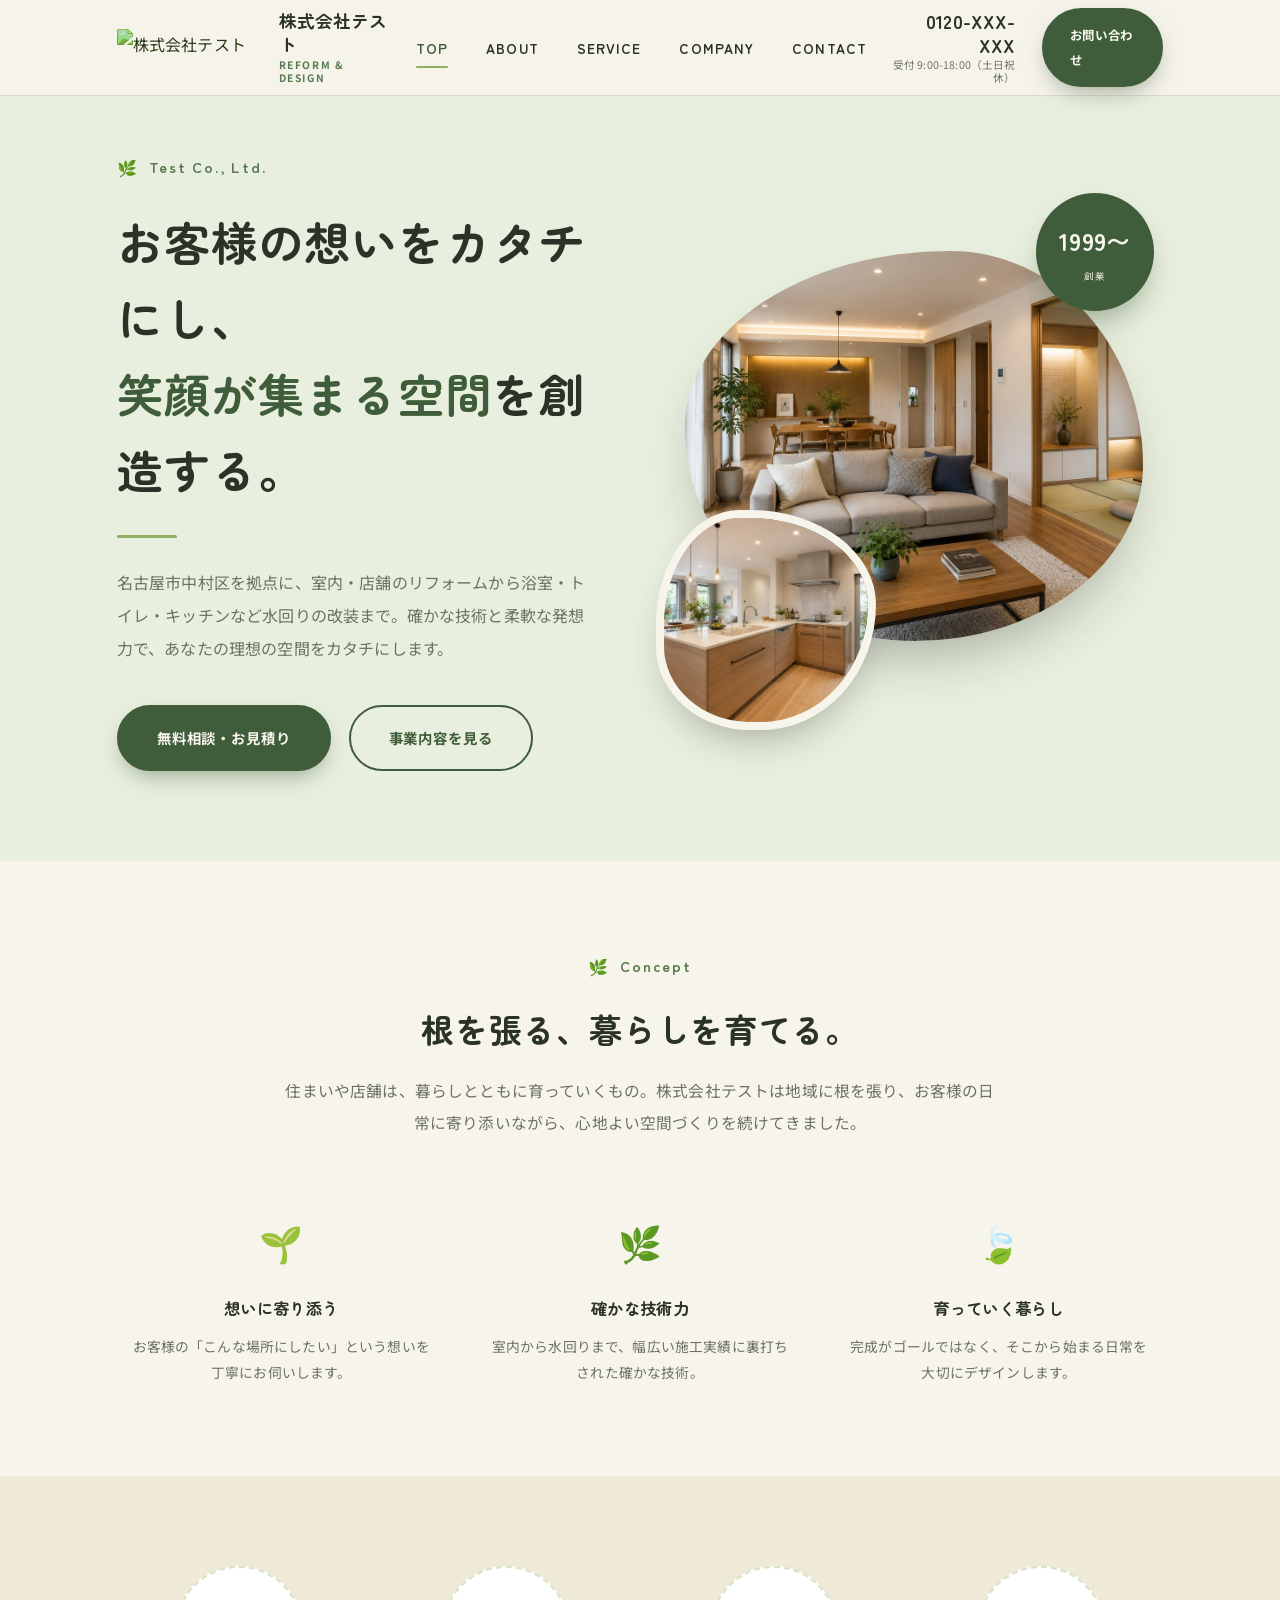
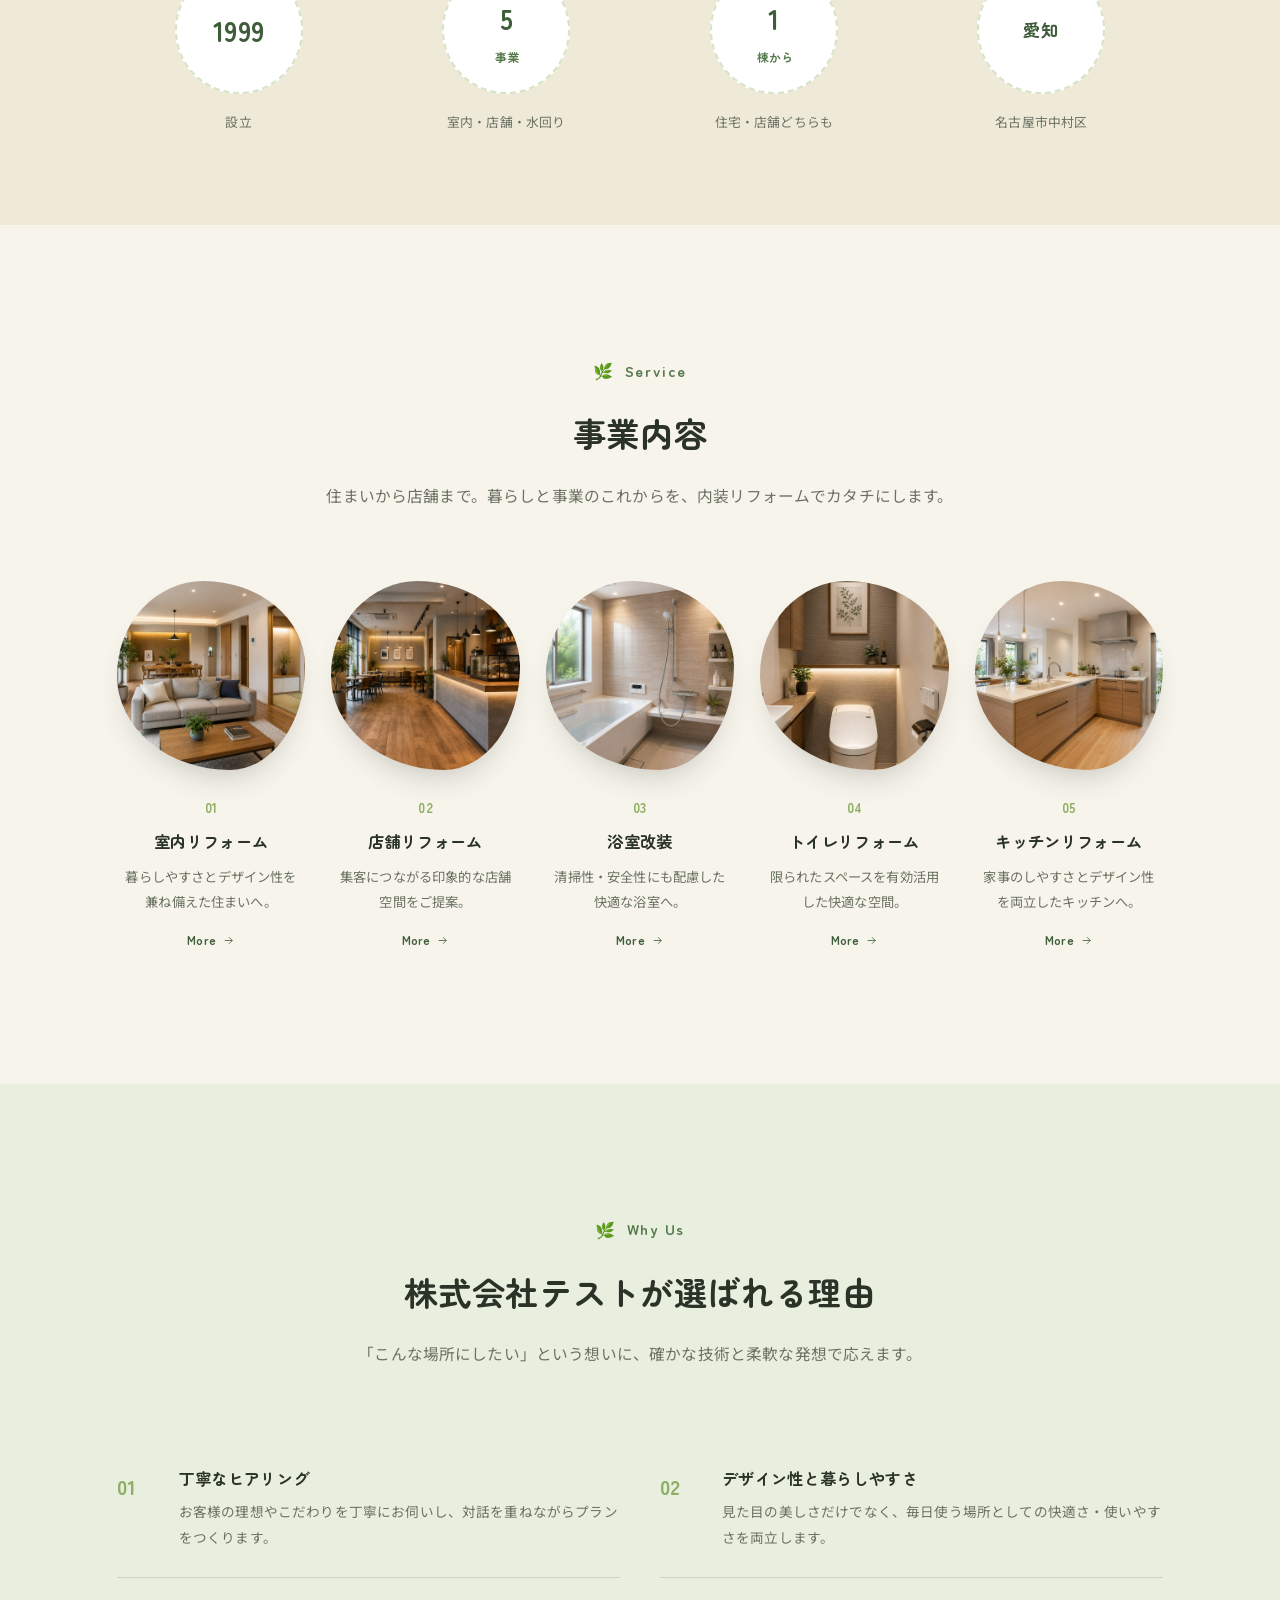
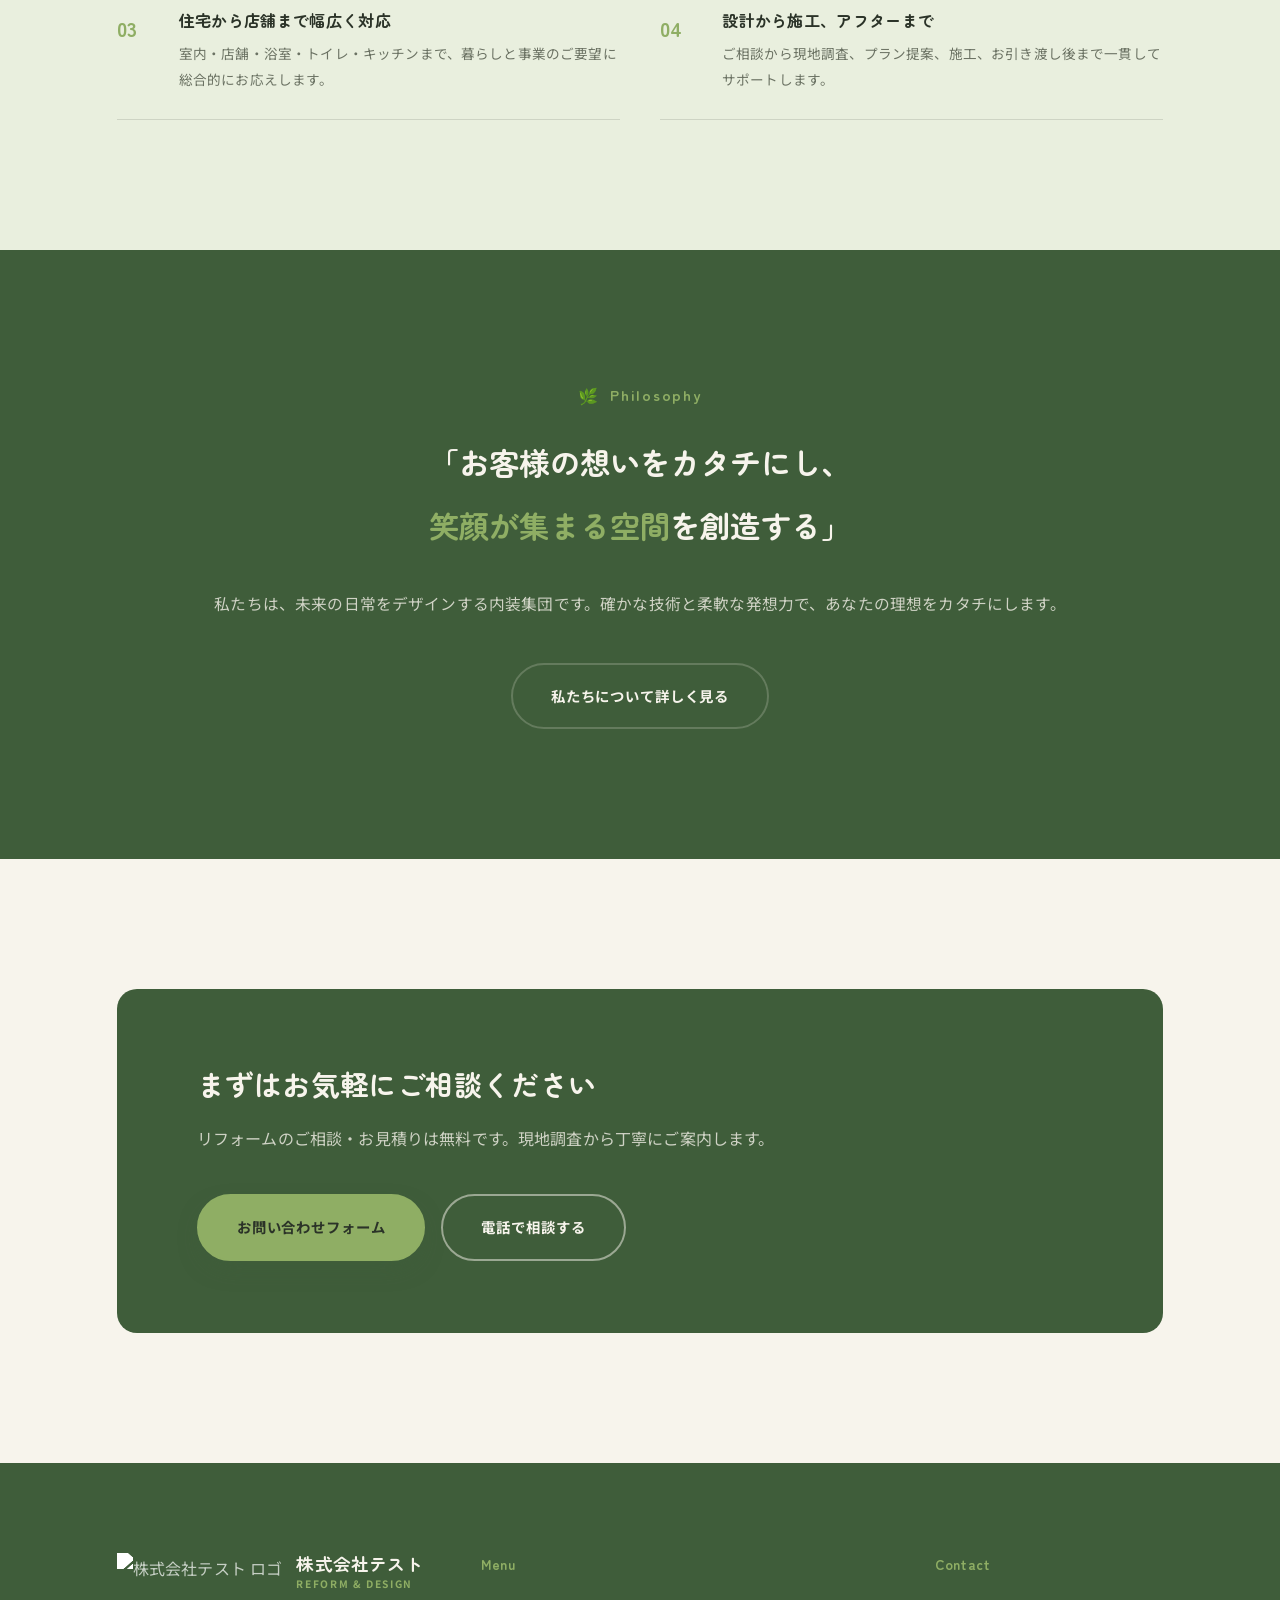
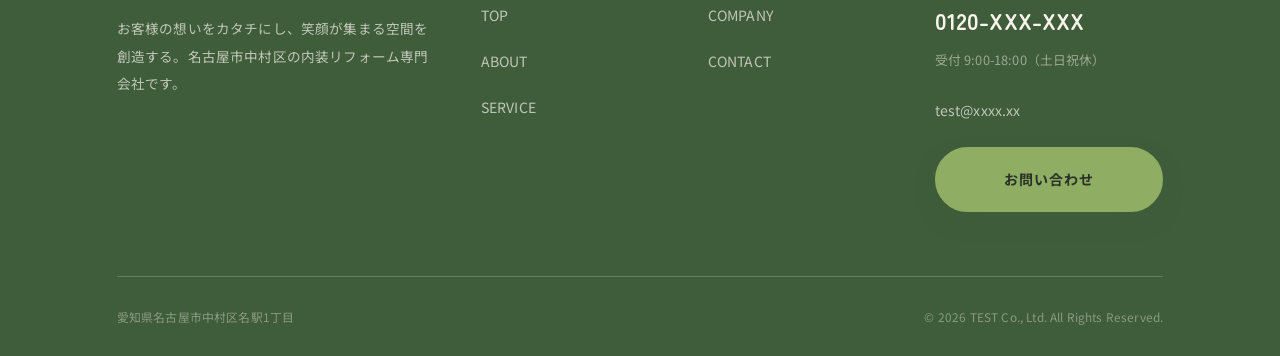
==== commit 1a4bd205: "Add files via upload" ====
--- a/index.html
+++ b/index.html
@@ -19,7 +19,6 @@
 </head>
 <body>
 
-<!-- ============ HEADER ============ -->
 <header class="site-header">
   <div class="container">
     <a href="index.html" class="brand">
@@ -28,7 +27,7 @@
     </a>
     <nav class="gnav pc-only">
       <ul class="gnav-list">
-        <li><a href="index.html">TOP</a></li>
+        <li><a href="index.html" class="is-active">TOP</a></li>
         <li><a href="about.html">ABOUT</a></li>
         <li><a href="service.html">SERVICE</a></li>
         <li><a href="company.html">COMPANY</a></li>
@@ -63,48 +62,78 @@
   </div>
 </div>
 
-<!-- ============ HERO ============ -->
+<!-- ============ HERO（コラージュ型） ============ -->
 <section class="hero">
-  <div class="hero-bg"><img src="images/photos/photo-room.jpg" alt="株式会社テストが手がけたリビングの施工事例"></div>
-  <div class="container hero-inner">
-    <p class="eyebrow">Test Co., Ltd.</p>
-    <h1 class="reveal">お客様の想いをカタチにし、<br><span>笑顔が集まる空間</span>を創造する。</h1>
-    <div class="hero-rule reveal reveal-delay-1"></div>
-    <p class="reveal reveal-delay-1">名古屋市中村区を拠点に、室内・店舗のリフォームから浴室・トイレ・キッチンなど水回りの改装まで。確かな技術と柔軟な発想力で、あなたの理想の空間をカタチにします。</p>
-    <div class="hero-actions reveal reveal-delay-2">
-      <a href="contact.html" class="btn btn--primary">無料相談・お見積り</a>
-      <a href="service.html" class="btn btn--outline">事業内容を見る</a>
-    </div>
-  </div>
-  <div class="hero-scroll pc-only">Scroll</div>
-</section>
-
-<!-- ============ CONCEPT MESSAGE ============ -->
-<section class="concept-msg container">
-  <p class="reveal">住まいや店舗は、暮らしとともに育っていくもの。株式会社テストは地域に根を張り、お客様の日常に寄り添いながら、心地よい空間づくりを続けてきました。</p>
-</section>
-
-<!-- ============ STATS ============ -->
-<div class="container">
-  <div class="stats reveal">
-    <div class="stats-item">
-      <div class="stats-num"><span data-count="1999">1999</span></div>
-      <div class="stats-label">設立</div>
-    </div>
-    <div class="stats-item">
-      <div class="stats-num"><span data-count="5">5</span><span>事業</span></div>
-      <div class="stats-label">室内・店舗・浴室・トイレ・キッチン</div>
-    </div>
-    <div class="stats-item">
-      <div class="stats-num"><span data-count="1">1</span><span>棟から</span></div>
-      <div class="stats-label">住宅・店舗どちらもご相談可能</div>
-    </div>
-    <div class="stats-item">
-      <div class="stats-num">愛知</div>
-      <div class="stats-label">名古屋市中村区 名駅1丁目</div>
-    </div>
-  </div>
-</div>
+  <div class="container hero-grid">
+    <div>
+      <p class="eyebrow reveal">Test Co., Ltd.</p>
+      <h1 class="reveal">お客様の想いをカタチにし、<br><span>笑顔が集まる空間</span>を創造する。</h1>
+      <div class="hero-rule reveal reveal-delay-1"></div>
+      <p class="lead reveal reveal-delay-1">名古屋市中村区を拠点に、室内・店舗のリフォームから浴室・トイレ・キッチンなど水回りの改装まで。確かな技術と柔軟な発想力で、あなたの理想の空間をカタチにします。</p>
+      <div class="hero-actions reveal reveal-delay-2">
+        <a href="contact.html" class="btn btn--primary">無料相談・お見積り</a>
+        <a href="service.html" class="btn btn--outline">事業内容を見る</a>
+      </div>
+    </div>
+    <div class="hero-collage reveal reveal-delay-1">
+      <div class="ph-main"><img src="images/photos/photo-room.jpg" alt="株式会社テストが手がけたリビングの施工事例"></div>
+      <div class="ph-accent"><img src="images/photos/photo-kitchen.jpg" alt="株式会社テストが手がけたキッチンの施工事例"></div>
+      <div class="hero-badge"><strong>1999〜</strong><span>創業</span></div>
+    </div>
+  </div>
+</section>
+
+<!-- ============ CONCEPT 3カラム ============ -->
+<section class="section section--sm">
+  <div class="container">
+    <div class="section-head reveal">
+      <p class="eyebrow">Concept</p>
+      <h2 class="section-title">根を張る、暮らしを育てる。</h2>
+      <p class="section-lead">住まいや店舗は、暮らしとともに育っていくもの。株式会社テストは地域に根を張り、お客様の日常に寄り添いながら、心地よい空間づくりを続けてきました。</p>
+    </div>
+    <div class="concept-cols">
+      <div class="concept-col reveal">
+        <div class="ico">🌱</div>
+        <h3>想いに寄り添う</h3>
+        <p>お客様の「こんな場所にしたい」という想いを丁寧にお伺いします。</p>
+      </div>
+      <div class="concept-col reveal reveal-delay-1">
+        <div class="ico">🌿</div>
+        <h3>確かな技術力</h3>
+        <p>室内から水回りまで、幅広い施工実績に裏打ちされた確かな技術。</p>
+      </div>
+      <div class="concept-col reveal reveal-delay-2">
+        <div class="ico">🍃</div>
+        <h3>育っていく暮らし</h3>
+        <p>完成がゴールではなく、そこから始まる日常を大切にデザインします。</p>
+      </div>
+    </div>
+  </div>
+</section>
+
+<!-- ============ STATS（円形バッジ） ============ -->
+<section class="section section--sm section--cream-deep">
+  <div class="container">
+    <div class="stat-badges reveal">
+      <div class="stat-badge">
+        <div class="circle"><span class="num-big">1999</span></div>
+        <div class="stat-badge-label">設立</div>
+      </div>
+      <div class="stat-badge">
+        <div class="circle"><span class="num-big">5</span><span class="unit">事業</span></div>
+        <div class="stat-badge-label">室内・店舗・水回り</div>
+      </div>
+      <div class="stat-badge">
+        <div class="circle"><span class="num-big">1</span><span class="unit">棟から</span></div>
+        <div class="stat-badge-label">住宅・店舗どちらも</div>
+      </div>
+      <div class="stat-badge">
+        <div class="circle" style="font-size:1.1rem;">愛知</div>
+        <div class="stat-badge-label">名古屋市中村区</div>
+      </div>
+    </div>
+  </div>
+</section>
 
 <!-- ============ SERVICE DIGEST ============ -->
 <section class="section" id="service">
@@ -120,7 +149,7 @@
         <div class="tile-body">
           <div class="tile-num">01</div>
           <h3 class="tile-title">室内リフォーム</h3>
-          <p class="tile-text">壁紙・床材の張り替えから間取り変更まで、暮らしやすさとデザイン性を兼ね備えた住まいへ。</p>
+          <p class="tile-text">暮らしやすさとデザイン性を兼ね備えた住まいへ。</p>
           <a href="service.html#room" class="tile-link">More
             <svg viewBox="0 0 24 24" fill="none" stroke="currentColor" stroke-width="1.5"><path d="M5 12h14M13 6l6 6-6 6"/></svg>
           </a>
@@ -131,7 +160,7 @@
         <div class="tile-body">
           <div class="tile-num">02</div>
           <h3 class="tile-title">店舗リフォーム</h3>
-          <p class="tile-text">コンセプトや業態に合わせた内装デザインから施工まで。集客につながる店舗空間をご提案。</p>
+          <p class="tile-text">集客につながる印象的な店舗空間をご提案。</p>
           <a href="service.html#shop" class="tile-link">More
             <svg viewBox="0 0 24 24" fill="none" stroke="currentColor" stroke-width="1.5"><path d="M5 12h14M13 6l6 6-6 6"/></svg>
           </a>
@@ -142,7 +171,7 @@
         <div class="tile-body">
           <div class="tile-num">03</div>
           <h3 class="tile-title">浴室改装</h3>
-          <p class="tile-text">毎日の疲れを癒やす浴室を、快適で使いやすい空間へ。清掃性・安全性にも配慮します。</p>
+          <p class="tile-text">清掃性・安全性にも配慮した快適な浴室へ。</p>
           <a href="service.html#bath" class="tile-link">More
             <svg viewBox="0 0 24 24" fill="none" stroke="currentColor" stroke-width="1.5"><path d="M5 12h14M13 6l6 6-6 6"/></svg>
           </a>
@@ -153,7 +182,7 @@
         <div class="tile-body">
           <div class="tile-num">04</div>
           <h3 class="tile-title">トイレリフォーム</h3>
-          <p class="tile-text">清潔・快適・使いやすさを両立。限られたスペースを有効活用したトイレ空間をつくります。</p>
+          <p class="tile-text">限られたスペースを有効活用した快適な空間。</p>
           <a href="service.html#toilet" class="tile-link">More
             <svg viewBox="0 0 24 24" fill="none" stroke="currentColor" stroke-width="1.5"><path d="M5 12h14M13 6l6 6-6 6"/></svg>
           </a>
@@ -164,7 +193,7 @@
         <div class="tile-body">
           <div class="tile-num">05</div>
           <h3 class="tile-title">キッチンリフォーム</h3>
-          <p class="tile-text">家事のしやすさとデザイン性を両立。ライフスタイルに合わせた理想のキッチンへ。</p>
+          <p class="tile-text">家事のしやすさとデザイン性を両立したキッチンへ。</p>
           <a href="service.html#kitchen" class="tile-link">More
             <svg viewBox="0 0 24 24" fill="none" stroke="currentColor" stroke-width="1.5"><path d="M5 12h14M13 6l6 6-6 6"/></svg>
           </a>
@@ -174,34 +203,42 @@
   </div>
 </section>
 
-<!-- ============ WHY CHOOSE US ============ -->
-<section class="section section--cream-deep">
+<!-- ============ WHY CHOOSE US（チェックリスト） ============ -->
+<section class="section section--sage">
   <div class="container">
     <div class="section-head reveal">
       <p class="eyebrow">Why Us</p>
       <h2 class="section-title">株式会社テストが選ばれる理由</h2>
       <p class="section-lead">「こんな場所にしたい」という想いに、確かな技術と柔軟な発想で応えます。</p>
     </div>
-    <div class="reasons">
-      <div class="reason reveal">
-        <div class="reason-num">01</div>
-        <h3>丁寧なヒアリング</h3>
-        <p>お客様の理想やこだわりを丁寧にお伺いし、対話を重ねながらプランをつくります。</p>
-      </div>
-      <div class="reason reveal reveal-delay-1">
-        <div class="reason-num">02</div>
-        <h3>デザイン性と暮らしやすさ</h3>
-        <p>見た目の美しさだけでなく、毎日使う場所としての快適さ・使いやすさを両立します。</p>
-      </div>
-      <div class="reason reveal reveal-delay-2">
-        <div class="reason-num">03</div>
-        <h3>住宅から店舗まで幅広く対応</h3>
-        <p>室内・店舗・浴室・トイレ・キッチンまで、暮らしと事業のご要望に総合的にお応えします。</p>
-      </div>
-      <div class="reason reveal reveal-delay-3">
-        <div class="reason-num">04</div>
-        <h3>設計から施工、アフターまで</h3>
-        <p>ご相談から現地調査、プラン提案、施工、お引き渡し後まで一貫してサポートします。</p>
+    <div class="checklist">
+      <div class="checklist-item reveal">
+        <div class="num">01</div>
+        <div>
+          <h3>丁寧なヒアリング</h3>
+          <p>お客様の理想やこだわりを丁寧にお伺いし、対話を重ねながらプランをつくります。</p>
+        </div>
+      </div>
+      <div class="checklist-item reveal reveal-delay-1">
+        <div class="num">02</div>
+        <div>
+          <h3>デザイン性と暮らしやすさ</h3>
+          <p>見た目の美しさだけでなく、毎日使う場所としての快適さ・使いやすさを両立します。</p>
+        </div>
+      </div>
+      <div class="checklist-item reveal reveal-delay-2">
+        <div class="num">03</div>
+        <div>
+          <h3>住宅から店舗まで幅広く対応</h3>
+          <p>室内・店舗・浴室・トイレ・キッチンまで、暮らしと事業のご要望に総合的にお応えします。</p>
+        </div>
+      </div>
+      <div class="checklist-item reveal reveal-delay-3">
+        <div class="num">04</div>
+        <div>
+          <h3>設計から施工、アフターまで</h3>
+          <p>ご相談から現地調査、プラン提案、施工、お引き渡し後まで一貫してサポートします。</p>
+        </div>
       </div>
     </div>
   </div>
@@ -237,7 +274,6 @@
   </div>
 </section>
 
-<!-- ============ FOOTER ============ -->
 <footer class="site-footer">
   <div class="container">
     <div class="footer-top">
--- a/css/style.css
+++ b/css/style.css
@@ -1,5 +1,5 @@
 /* =========================================================
-   株式会社テスト コーポレートサイト（グリーンコンセプト）/ style.css
+   株式会社テスト コーポレートサイト（グリーンコンセプト v2）
    コンセプト: 根を張る、暮らしを育てる。
    ========================================================= */
 
@@ -61,192 +61,73 @@
   letter-spacing: 0.02em;
 }
 
-/* =========================================================
-   Utility
-   ========================================================= */
 .pc-only { display: block; }
 .sp-only { display: none; }
 
-.section { padding: 140px 0; position: relative; }
+.section { padding: 130px 0; position: relative; }
 .section--sm { padding: 90px 0; }
 .section--cream-deep { background: var(--cream-deep); }
 .section--sage { background: var(--cream-sage); }
-.section--ink {
-  background: var(--green-deep);
-  color: var(--cream);
-}
+.section--ink { background: var(--green-deep); color: var(--cream); }
 .section--ink .text-sub { color: rgba(247,244,236,0.7); }
 
-.section-head {
-  text-align: center;
-  max-width: 720px;
-  margin: 0 auto 76px;
-}
+.section-head { text-align: center; max-width: 720px; margin: 0 auto 70px; }
 .section-head.is-left { text-align: left; margin-left: 0; }
 
 .eyebrow {
-  display: inline-flex;
-  align-items: center;
-  gap: 10px;
-  font-family: var(--font-heading);
-  font-weight: 700;
-  font-size: 0.92rem;
-  letter-spacing: 0.12em;
-  color: var(--green);
-  margin-bottom: 22px;
-}
-.eyebrow::before {
-  content: "🌿";
-  font-size: 1rem;
-  display: inline-block;
-}
+  display: inline-flex; align-items: center; gap: 10px;
+  font-family: var(--font-heading); font-weight: 700; font-size: 0.92rem;
+  letter-spacing: 0.12em; color: var(--green); margin-bottom: 20px;
+}
+.eyebrow::before { content: "🌿"; font-size: 1rem; }
 .section--ink .eyebrow { color: var(--green-light); }
 
-.section-title {
-  font-size: clamp(1.7rem, 2.6vw, 2.35rem);
-  color: var(--ink);
-  font-weight: 700;
-}
+.section-title { font-size: clamp(1.7rem, 2.6vw, 2.35rem); color: var(--ink); font-weight: 700; }
 .section--ink .section-title { color: var(--cream); }
-
-.section-lead {
-  margin-top: 22px;
-  color: var(--text-sub);
-  font-size: 0.98rem;
-  line-height: 2;
-}
+.section-lead { margin-top: 20px; color: var(--text-sub); font-size: 0.98rem; line-height: 2; }
 .section--ink .section-lead { color: rgba(247,244,236,0.78); }
 
-/* =========================================================
-   Buttons — 角丸ピル・グリーン
-   ========================================================= */
+/* Buttons */
 .btn {
-  display: inline-flex;
-  align-items: center;
-  gap: 12px;
-  padding: 17px 38px;
-  font-weight: 700;
-  font-size: 0.9rem;
-  letter-spacing: 0.06em;
-  border: 2px solid var(--green-deep);
-  border-radius: 999px;
-  background: transparent;
-  color: var(--green-deep);
+  display: inline-flex; align-items: center; gap: 12px;
+  padding: 17px 38px; font-weight: 700; font-size: 0.9rem; letter-spacing: 0.06em;
+  border: 2px solid var(--green-deep); border-radius: 999px; background: transparent; color: var(--green-deep);
   transition: background 0.3s ease, color 0.3s ease, transform 0.2s ease, box-shadow 0.3s ease;
 }
-.btn--primary {
-  background: var(--green-deep);
-  color: var(--cream);
-  border-color: var(--green-deep);
-  box-shadow: 0 10px 24px -8px rgba(63,93,58,0.55);
-}
+.btn--primary { background: var(--green-deep); color: var(--cream); border-color: var(--green-deep); box-shadow: 0 10px 24px -8px rgba(63,93,58,0.55); }
 .btn--primary:hover { background: var(--green); border-color: var(--green); transform: translateY(-2px); }
-.btn--outline {
-  background: transparent;
-  color: var(--green-deep);
-  border-color: var(--green-deep);
-}
+.btn--outline { background: transparent; color: var(--green-deep); border-color: var(--green-deep); }
 .btn--outline:hover { background: var(--green-deep); color: var(--cream); transform: translateY(-2px); }
 .section--ink .btn--outline { color: var(--cream); border-color: var(--line-on-dark); }
 .section--ink .btn--outline:hover { background: var(--green-light); border-color: var(--green-light); color: var(--ink); }
 .btn--block { width: 100%; justify-content: center; }
 .btn svg { width: 16px; height: 16px; }
 
-/* =========================================================
-   Header
-   ========================================================= */
+/* Header */
 .site-header {
-  position: fixed;
-  top: 0; left: 0; right: 0;
-  height: var(--header-h);
-  display: flex;
-  align-items: center;
-  z-index: 1000;
-  background: rgba(247, 244, 236, 0.92);
-  backdrop-filter: blur(6px);
+  position: fixed; top: 0; left: 0; right: 0; height: var(--header-h);
+  display: flex; align-items: center; z-index: 1000;
+  background: rgba(247, 244, 236, 0.92); backdrop-filter: blur(6px);
   border-bottom: 1px solid var(--line);
 }
-
-.site-header .container {
-  display: flex;
-  align-items: center;
-  justify-content: space-between;
-  gap: 24px;
-}
-
+.site-header .container { display: flex; align-items: center; justify-content: space-between; gap: 24px; }
 .brand { display: flex; align-items: center; gap: 14px; }
 .brand img { height: 38px; width: auto; filter: grayscale(1) sepia(1) hue-rotate(48deg) saturate(2.4) brightness(0.85); }
-.brand-name {
-  font-family: var(--font-heading);
-  font-weight: 700;
-  font-size: 1.1rem;
-  color: var(--ink);
-  line-height: 1.3;
-}
-.brand-name small {
-  display: block;
-  font-family: var(--font-body);
-  font-size: 0.64rem;
-  font-weight: 700;
-  letter-spacing: 0.16em;
-  color: var(--green);
-  margin-top: 2px;
-}
-
+.brand-name { font-family: var(--font-heading); font-weight: 700; font-size: 1.1rem; color: var(--ink); line-height: 1.3; }
+.brand-name small { display: block; font-family: var(--font-body); font-size: 0.64rem; font-weight: 700; letter-spacing: 0.16em; color: var(--green); margin-top: 2px; }
 .gnav { display: flex; align-items: center; gap: 40px; }
 .gnav-list { display: flex; align-items: center; gap: 38px; }
-.gnav-list a {
-  position: relative;
-  font-family: var(--font-heading);
-  font-weight: 700;
-  font-size: 0.86rem;
-  letter-spacing: 0.08em;
-  color: var(--ink);
-  padding: 6px 0;
-}
-.gnav-list a::after {
-  content: "";
-  position: absolute;
-  left: 0; right: 100%;
-  bottom: -4px;
-  height: 2px;
-  border-radius: 2px;
-  background: var(--green-light);
-  transition: right 0.3s ease;
-}
-.gnav-list a:hover::after,
-.gnav-list a.is-active::after { right: 0; }
+.gnav-list a { position: relative; font-family: var(--font-heading); font-weight: 700; font-size: 0.86rem; letter-spacing: 0.08em; color: var(--ink); padding: 6px 0; }
+.gnav-list a::after { content: ""; position: absolute; left: 0; right: 100%; bottom: -4px; height: 2px; border-radius: 2px; background: var(--green-light); transition: right 0.3s ease; }
+.gnav-list a:hover::after, .gnav-list a.is-active::after { right: 0; }
 .gnav-list a.is-active { color: var(--green-deep); }
-
 .header-cta { display: flex; align-items: center; gap: 26px; }
-.header-tel {
-  display: flex;
-  flex-direction: column;
-  line-height: 1.3;
-  text-align: right;
-}
+.header-tel { display: flex; flex-direction: column; line-height: 1.3; text-align: right; }
 .header-tel .num { font-family: var(--font-heading); font-weight: 700; font-size: 1.15rem; color: var(--ink); }
 .header-tel .hours { font-size: 0.66rem; color: var(--text-sub); }
 .header-cta .btn { padding: 13px 26px; font-size: 0.78rem; }
-
-.nav-toggle {
-  display: none;
-  width: 46px; height: 46px;
-  border: 2px solid var(--green-deep);
-  border-radius: 999px;
-  background: transparent;
-  position: relative;
-  z-index: 1200;
-}
-.nav-toggle span, .nav-toggle span::before, .nav-toggle span::after {
-  content: "";
-  position: absolute;
-  left: 13px; right: 13px;
-  height: 2px;
-  border-radius: 2px;
-  background: var(--green-deep);
-  transition: transform 0.3s ease, opacity 0.3s ease, top 0.3s ease, background 0.3s ease;
-}
+.nav-toggle { display: none; width: 46px; height: 46px; border: 2px solid var(--green-deep); border-radius: 999px; background: transparent; position: relative; z-index: 1200; }
+.nav-toggle span, .nav-toggle span::before, .nav-toggle span::after { content: ""; position: absolute; left: 13px; right: 13px; height: 2px; border-radius: 2px; background: var(--green-deep); transition: transform 0.3s ease, opacity 0.3s ease, top 0.3s ease, background 0.3s ease; }
 .nav-toggle span { top: 22px; }
 .nav-toggle span::before { top: -7px; }
 .nav-toggle span::after { top: 7px; }
@@ -255,348 +136,129 @@
 .nav-toggle.is-open span::after { top: 0; transform: rotate(-45deg); background: var(--cream); }
 .nav-toggle.is-open { background: var(--green-deep); }
 
-/* =========================================================
-   Mobile nav overlay
-   ========================================================= */
-.mobile-nav {
-  position: fixed;
-  inset: 0;
-  background: var(--green-deep);
-  z-index: 1100;
-  display: flex;
-  flex-direction: column;
-  justify-content: center;
-  padding: 40px 8vw;
-  transform: translateY(-100%);
-  opacity: 0;
-  visibility: hidden;
-  transition: transform 0.45s ease, opacity 0.45s ease, visibility 0.45s;
-}
+/* Mobile nav */
+.mobile-nav { position: fixed; inset: 0; background: var(--green-deep); z-index: 1100; display: flex; flex-direction: column; justify-content: center; padding: 40px 8vw; transform: translateY(-100%); opacity: 0; visibility: hidden; transition: transform 0.45s ease, opacity 0.45s ease, visibility 0.45s; }
 .mobile-nav.is-open { transform: translateY(0); opacity: 1; visibility: visible; }
 .mobile-nav-list { display: flex; flex-direction: column; gap: 4px; }
-.mobile-nav-list a {
-  display: block;
-  padding: 18px 4px;
-  font-family: var(--font-heading);
-  font-size: 1.5rem;
-  font-weight: 700;
-  color: var(--cream);
-  border-bottom: 1px solid var(--line-on-dark);
-}
-.mobile-nav-foot {
-  margin-top: 40px;
-  display: flex;
-  flex-direction: column;
-  gap: 20px;
-}
+.mobile-nav-list a { display: block; padding: 18px 4px; font-family: var(--font-heading); font-size: 1.5rem; font-weight: 700; color: var(--cream); border-bottom: 1px solid var(--line-on-dark); }
+.mobile-nav-foot { margin-top: 40px; display: flex; flex-direction: column; gap: 20px; }
 .mobile-nav-foot a.btn { justify-content: center; border-color: var(--green-light); color: var(--cream); }
 .mobile-nav-foot .header-tel { color: var(--cream); text-align: left; }
 .mobile-nav-foot .header-tel .num { color: var(--cream); font-size: 1.3rem; }
 .mobile-nav-foot .header-tel .hours { color: rgba(247,244,236,0.6); }
 
-/* =========================================================
-   Breadcrumb
-   ========================================================= */
-.breadcrumb {
-  padding: calc(var(--header-h) + 28px) 0 22px;
-  font-size: 0.8rem;
-  color: var(--text-sub);
-}
+/* Breadcrumb */
+.breadcrumb { padding: calc(var(--header-h) + 28px) 0 22px; font-size: 0.8rem; color: var(--text-sub); }
 .breadcrumb a { color: var(--green-deep); font-weight: 700; }
 .breadcrumb span { margin: 0 10px; }
 
-/* =========================================================
-   Page Header (sub pages)
-   ========================================================= */
-.page-hero {
-  padding: 210px 0 110px;
-  background: var(--green-deep);
-  color: var(--cream);
-  position: relative;
-  overflow: hidden;
-}
-.page-hero-inner { position: relative; z-index: 1; max-width: 680px; }
-.page-hero .eyebrow { color: var(--green-light); }
-.page-hero h1 {
-  font-size: clamp(2rem, 3.6vw, 2.6rem);
-}
-.page-hero p { margin-top: 24px; color: rgba(247,244,236,0.78); line-height: 2; }
-
-/* =========================================================
-   Hero (TOP)
-   ========================================================= */
-.hero {
-  position: relative;
-  min-height: 100vh;
-  display: flex;
-  align-items: flex-end;
-  background: var(--green-deep);
-  color: var(--cream);
-  overflow: hidden;
-  padding-top: var(--header-h);
-}
-.hero-bg { position: absolute; inset: 0; z-index: 0; }
-.hero-bg img { width: 100%; height: 100%; object-fit: cover; }
-.hero-bg::after {
-  content: "";
-  position: absolute; inset: 0;
-  background: linear-gradient(180deg, rgba(31,45,28,0.2), rgba(31,45,28,0.55));
-}
-.hero-inner {
-  position: relative;
-  z-index: 2;
-  max-width: 760px;
-  padding: 0 0 120px;
-}
-.hero .eyebrow { color: var(--green-light); }
-.hero h1 {
-  font-size: clamp(2rem, 4vw, 3rem);
-  line-height: 1.7;
-}
-.hero h1 span { color: var(--green-light); }
-.hero-rule { width: 60px; height: 3px; border-radius: 3px; background: var(--green-light); margin: 32px 0; }
-.hero p {
-  font-size: 1rem;
-  color: rgba(247,244,236,0.85);
-  max-width: 540px;
-  line-height: 2.05;
-}
-.hero-actions {
-  margin-top: 44px;
-  display: flex;
-  gap: 18px;
-  flex-wrap: wrap;
-}
-.hero .btn--outline { border-color: rgba(247,244,236,0.55); color: var(--cream); }
-.hero .btn--outline:hover { background: var(--green-light); border-color: var(--green-light); color: var(--ink); }
-.hero .btn--primary { background: var(--green-light); border-color: var(--green-light); color: var(--ink); }
-.hero .btn--primary:hover { background: var(--cream); color: var(--green-deep); border-color: var(--cream); }
-
-.hero-scroll {
-  position: absolute;
-  bottom: 40px; right: 6vw;
-  z-index: 2;
-  display: flex;
-  align-items: center;
-  gap: 12px;
-  font-family: var(--font-heading);
-  font-size: 0.78rem;
-  letter-spacing: 0.12em;
-  color: rgba(247,244,236,0.7);
-}
-.hero-scroll::after {
-  content: "";
-  width: 1px; height: 46px;
-  background: rgba(247,244,236,0.4);
-}
-
-/* =========================================================
-   Concept message strip
-   ========================================================= */
-.concept-msg {
-  padding: 80px 0;
-  text-align: center;
-}
-.concept-msg p {
-  max-width: 760px;
-  margin: 0 auto;
-  font-size: 1.05rem;
-  line-height: 2.1;
-  color: var(--ink-soft);
-}
-
-/* =========================================================
-   Stats strip
-   ========================================================= */
-.stats {
-  display: grid;
-  grid-template-columns: repeat(4, 1fr);
-  border-top: 1px solid var(--line);
-  border-bottom: 1px solid var(--line);
-}
-.stats-item {
-  padding: 50px 20px;
-  text-align: center;
-  border-left: 1px solid var(--line);
-}
-.stats-item:first-child { border-left: none; }
-.stats-num {
-  font-family: var(--font-heading);
-  font-weight: 700;
-  font-size: clamp(1.8rem, 2.6vw, 2.4rem);
-  color: var(--green-deep);
-}
-.stats-num span { font-size: 1rem; margin-left: 6px; color: var(--green); }
-.stats-label { margin-top: 12px; font-size: 0.8rem; color: var(--text-sub); }
-
-/* =========================================================
-   Photo tiles
-   ========================================================= */
-.grid { display: grid; gap: 22px; }
+/* Page hero (sub pages) - 円形フォトカットアウト付き */
+.page-hero { padding: 200px 0 90px; background: var(--cream-sage); position: relative; overflow: hidden; }
+.page-hero-grid { display: grid; grid-template-columns: 1.2fr 0.8fr; gap: 40px; align-items: center; }
+.page-hero .eyebrow { color: var(--green); }
+.page-hero h1 { font-size: clamp(2rem, 3.6vw, 2.7rem); color: var(--ink); }
+.page-hero p { margin-top: 22px; color: var(--text-sub); line-height: 2; max-width: 520px; }
+.page-hero-photo { position: relative; }
+.page-hero-photo img { border-radius: 50% 50% 45% 55% / 55% 45% 55% 45%; box-shadow: 0 24px 50px -18px rgba(43,51,40,0.35); aspect-ratio: 1/1; object-fit: cover; width: 100%; }
+
+/* TOP Hero - コラージュ型 */
+.hero { background: var(--cream-sage); padding: calc(var(--header-h) + 56px) 0 90px; overflow: hidden; }
+.hero-grid { display: grid; grid-template-columns: 1fr 0.95fr; gap: 64px; align-items: center; }
+.hero .eyebrow { color: var(--green); }
+.hero h1 { font-size: clamp(2rem, 3.6vw, 2.9rem); line-height: 1.65; color: var(--ink); }
+.hero h1 span { color: var(--green-deep); position: relative; }
+.hero-rule { width: 60px; height: 3px; border-radius: 3px; background: var(--green-light); margin: 28px 0; }
+.hero p.lead { font-size: 1rem; color: var(--text-sub); max-width: 480px; line-height: 2.05; }
+.hero-actions { margin-top: 40px; display: flex; gap: 18px; flex-wrap: wrap; }
+.hero-collage { position: relative; padding: 30px 20px 60px 0; }
+.hero-collage .ph-main { border-radius: 58% 42% 50% 50% / 45% 55% 45% 55%; overflow: hidden; box-shadow: 0 30px 60px -22px rgba(43,51,40,0.4); aspect-ratio: 4/3.4; }
+.hero-collage .ph-main img { width: 100%; height: 100%; object-fit: cover; }
+.hero-collage .ph-accent { position: absolute; left: -6%; bottom: -6%; width: 46%; border-radius: 40% 60% 55% 45% / 55% 45% 60% 40%; overflow: hidden; border: 8px solid var(--cream); box-shadow: 0 20px 40px -16px rgba(43,51,40,0.4); aspect-ratio: 1/1; }
+.hero-collage .ph-accent img { width: 100%; height: 100%; object-fit: cover; }
+.hero-badge { position: absolute; top: -6%; right: 2%; width: 118px; height: 118px; border-radius: 50%; background: var(--green-deep); color: var(--cream); display: flex; flex-direction: column; align-items: center; justify-content: center; text-align: center; box-shadow: 0 16px 32px -10px rgba(63,93,58,0.55); font-family: var(--font-heading); }
+.hero-badge strong { font-size: 1.5rem; font-weight: 700; }
+.hero-badge span { font-size: 0.62rem; letter-spacing: 0.06em; margin-top: 2px; }
+
+/* Concept 3カラム */
+.concept-cols { display: grid; grid-template-columns: repeat(3, 1fr); gap: 30px; }
+.concept-col { text-align: center; padding: 0 10px; }
+.concept-col .ico { font-size: 2.2rem; margin-bottom: 18px; }
+.concept-col h3 { font-size: 1.02rem; margin-bottom: 12px; color: var(--ink); }
+.concept-col p { font-size: 0.86rem; color: var(--text-sub); line-height: 1.95; }
+
+/* Stat badges 円形 */
+.stat-badges { display: grid; grid-template-columns: repeat(4, 1fr); gap: 24px; }
+.stat-badge { display: flex; flex-direction: column; align-items: center; text-align: center; }
+.stat-badge .circle { width: 128px; height: 128px; border-radius: 50%; background: #fff; border: 2px dashed var(--green-pale); display: flex; flex-direction: column; align-items: center; justify-content: center; font-family: var(--font-heading); color: var(--green-deep); font-weight: 700; margin-bottom: 16px; }
+.stat-badge .circle span.unit { font-size: 0.75rem; color: var(--green); margin-left: 2px; }
+.stat-badge .num-big { font-size: 1.7rem; }
+.stat-badge-label { font-size: 0.8rem; color: var(--text-sub); }
+
+/* Photo tiles - オーガニック形状 */
+.grid { display: grid; gap: 26px; }
 .grid--3 { grid-template-columns: repeat(3, 1fr); }
-.grid--2 { grid-template-columns: repeat(2, 1fr); }
 .grid--5 { grid-template-columns: repeat(5, 1fr); }
-
-.tile {
-  display: flex;
-  flex-direction: column;
-  border-radius: var(--radius);
-  overflow: hidden;
-  background: #fff;
-  box-shadow: 0 14px 32px -18px rgba(43,51,40,0.28);
-  transition: transform 0.3s ease, box-shadow 0.3s ease;
-}
-.tile:hover { transform: translateY(-6px); box-shadow: 0 20px 40px -16px rgba(43,51,40,0.32); }
-.tile-media { aspect-ratio: 4/3; overflow: hidden; background: var(--cream-deep); }
+.tile { display: flex; flex-direction: column; }
+.tile-media { aspect-ratio: 1/1; overflow: hidden; border-radius: 46% 54% 40% 60% / 50% 45% 55% 50%; box-shadow: 0 18px 34px -18px rgba(43,51,40,0.32); }
 .tile-media img { width: 100%; height: 100%; object-fit: cover; transition: transform 0.7s ease; }
-.tile:hover .tile-media img { transform: scale(1.06); }
-.tile-body { padding: 30px 26px; flex: 1; display: flex; flex-direction: column; }
-.tile-num {
-  font-family: var(--font-heading);
-  font-weight: 700;
-  font-size: 0.9rem;
-  color: var(--green-light);
-  margin-bottom: 12px;
-}
-.tile-title { font-size: 1.08rem; color: var(--ink); margin-bottom: 12px; font-weight: 700; }
-.tile-text { color: var(--text-sub); font-size: 0.85rem; line-height: 1.95; flex: 1; }
-.tile-link {
-  margin-top: 20px;
-  display: inline-flex;
-  align-items: center;
-  gap: 8px;
-  font-family: var(--font-heading);
-  font-weight: 700;
-  font-size: 0.78rem;
-  color: var(--green-deep);
-  border-top: 1px solid var(--line);
-  padding-top: 16px;
-}
-.tile-link svg { width: 14px; height: 14px; transition: transform 0.25s ease; }
+.tile:hover .tile-media img { transform: scale(1.08); }
+.tile-body { padding: 24px 6px 0; text-align: center; }
+.tile-num { font-family: var(--font-heading); font-weight: 700; font-size: 0.85rem; color: var(--green-light); margin-bottom: 8px; }
+.tile-title { font-size: 1.02rem; color: var(--ink); margin-bottom: 10px; font-weight: 700; }
+.tile-text { color: var(--text-sub); font-size: 0.83rem; line-height: 1.9; }
+.tile-link { margin-top: 14px; display: inline-flex; align-items: center; gap: 6px; font-family: var(--font-heading); font-weight: 700; font-size: 0.76rem; color: var(--green-deep); }
+.tile-link svg { width: 13px; height: 13px; transition: transform 0.25s ease; }
 .tile:hover .tile-link svg { transform: translateX(4px); }
 
-/* Reasons */
-.reasons {
-  display: grid;
-  grid-template-columns: repeat(4, 1fr);
-  gap: 20px;
-}
-.reason {
-  padding: 38px 30px;
-  border-radius: var(--radius);
-  background: #fff;
-  box-shadow: 0 10px 26px -18px rgba(43,51,40,0.25);
-}
-.reasons--3 { grid-template-columns: repeat(3, 1fr); }
-.reason-num {
-  font-family: var(--font-heading);
-  font-weight: 700;
-  font-size: 1.5rem;
-  color: var(--green-light);
-  margin-bottom: 18px;
-}
-.reason h3 { font-size: 1.02rem; color: var(--ink); margin-bottom: 12px; font-weight: 700; }
-.reason p { font-size: 0.85rem; color: var(--text-sub); line-height: 1.95; }
-
-/* =========================================================
-   Split section (image + text)
-   ========================================================= */
-.split {
-  display: grid;
-  grid-template-columns: 1.1fr 0.9fr;
-  gap: 88px;
-  align-items: center;
-}
-.split.is-reverse { grid-template-columns: 0.9fr 1.1fr; }
-.split.is-reverse .split-media { order: 2; }
-.split.is-reverse .split-text { order: 1; }
-.split-media img { border-radius: var(--radius); box-shadow: 0 20px 44px -20px rgba(43,51,40,0.32); }
-.split-text .eyebrow { margin-bottom: 20px; }
-.split-text h2 { font-size: clamp(1.5rem, 2.2vw, 2rem); color: var(--ink); margin-bottom: 28px; }
-.split-text p { color: var(--text-sub); margin-bottom: 20px; line-height: 2.05; }
-.split-text p:last-of-type { margin-bottom: 0; }
-
-/* =========================================================
-   Philosophy quote block
-   ========================================================= */
-.philosophy {
-  text-align: center;
-  max-width: 900px;
-  margin: 0 auto;
-}
-.philosophy-quote {
-  font-family: var(--font-heading);
-  font-size: clamp(1.3rem, 2.4vw, 1.9rem);
-  font-weight: 700;
-  color: var(--ink);
-  line-height: 2.05;
-}
+/* Checklist（選ばれる理由） */
+.checklist { display: grid; grid-template-columns: 1fr 1fr; gap: 4px 40px; }
+.checklist-item { display: flex; gap: 18px; padding: 26px 0; border-bottom: 1px solid var(--line); }
+.checklist-item .num { font-family: var(--font-heading); font-weight: 700; font-size: 1.3rem; color: var(--green-light); flex-shrink: 0; width: 44px; }
+.checklist-item h3 { font-size: 1rem; color: var(--ink); margin-bottom: 8px; }
+.checklist-item p { font-size: 0.85rem; color: var(--text-sub); line-height: 1.9; }
+
+/* Point block（事業内容 詳細ページ用） */
+.point-block { display: grid; grid-template-columns: 0.9fr 1.1fr; gap: 70px; align-items: center; }
+.point-block.is-reverse .point-media { order: 2; }
+.point-block.is-reverse .point-text { order: 1; }
+.point-media { position: relative; }
+.point-media img { border-radius: 44% 56% 52% 48% / 48% 44% 56% 52%; box-shadow: 0 26px 52px -20px rgba(43,51,40,0.35); aspect-ratio: 4/3.4; object-fit: cover; width: 100%; }
+.point-num-badge { position: absolute; top: -18px; left: -18px; width: 76px; height: 76px; border-radius: 50%; background: var(--cream); border: 2px solid var(--green-pale); display: flex; align-items: center; justify-content: center; font-family: var(--font-heading); font-weight: 700; color: var(--green-deep); font-size: 1.5rem; box-shadow: 0 10px 20px -8px rgba(43,51,40,0.25); }
+.point-text .eyebrow { margin-bottom: 18px; }
+.point-text h2 { font-size: clamp(1.4rem, 2.2vw, 1.9rem); color: var(--ink); margin-bottom: 24px; }
+.point-text p { color: var(--text-sub); margin-bottom: 18px; line-height: 2.05; }
+.point-features { margin-top: 26px; display: flex; flex-direction: column; gap: 12px; }
+.point-features li { display: flex; align-items: flex-start; gap: 10px; font-size: 0.88rem; color: var(--ink-soft); }
+.point-features li::before { content: "✓"; color: var(--green-deep); font-weight: 700; }
+
+/* Philosophy quote */
+.philosophy { text-align: center; max-width: 900px; margin: 0 auto; }
+.philosophy-quote { font-family: var(--font-heading); font-size: clamp(1.3rem, 2.4vw, 1.9rem); font-weight: 700; color: var(--ink); line-height: 2.05; }
 .section--ink .philosophy-quote { color: var(--cream); }
 .philosophy-quote span { color: var(--green); }
 .section--ink .philosophy-quote span { color: var(--green-light); }
 
-/* =========================================================
-   Flow steps
-   ========================================================= */
-.flow {
-  display: grid;
-  grid-template-columns: repeat(5, 1fr);
-  gap: 16px;
-}
-.flow-step {
-  text-align: left;
-  padding: 30px 24px;
-  border-radius: var(--radius);
-  background: rgba(247,244,236,0.06);
-  border: 1px solid var(--line-on-dark);
-}
-.flow-step-num {
-  font-family: var(--font-heading);
-  font-weight: 700;
-  color: var(--green-light);
-  font-size: 1.3rem;
-  margin-bottom: 16px;
-  display: block;
-}
-.flow-step h4 { font-size: 0.92rem; color: var(--cream); margin-bottom: 10px; font-weight: 700; }
-.flow-step p { font-size: 0.8rem; color: rgba(247,244,236,0.68); line-height: 1.9; }
-
-/* =========================================================
-   Table (company overview)
-   ========================================================= */
+/* Flow - 縦タイムライン */
+.flow-timeline { max-width: 760px; margin: 0 auto; }
+.flow-row { display: grid; grid-template-columns: 90px 1fr; gap: 26px; padding-bottom: 46px; position: relative; }
+.flow-row::before { content: ""; position: absolute; left: 44px; top: 60px; bottom: -6px; width: 1px; background: var(--line-on-dark); }
+.flow-row:last-child::before { display: none; }
+.flow-row .fnum { width: 88px; height: 88px; border-radius: 50%; background: rgba(247,244,236,0.06); border: 1px solid var(--line-on-dark); display: flex; align-items: center; justify-content: center; font-family: var(--font-heading); font-weight: 700; font-size: 1.4rem; color: var(--green-light); }
+.flow-row h4 { font-size: 1rem; color: var(--cream); margin-bottom: 10px; padding-top: 18px; }
+.flow-row p { font-size: 0.85rem; color: rgba(247,244,236,0.68); line-height: 1.9; }
+
+/* Table */
 .info-table { width: 100%; border-collapse: collapse; }
 .info-table tr { border-bottom: 1px solid var(--line); }
 .info-table tr:first-child { border-top: 1px solid var(--line); }
-.info-table th, .info-table td {
-  text-align: left;
-  padding: 28px 22px;
-  vertical-align: top;
-}
-.info-table th {
-  width: 190px;
-  font-weight: 700;
-  color: var(--green-deep);
-  font-family: var(--font-heading);
-}
+.info-table th, .info-table td { text-align: left; padding: 26px 20px; vertical-align: top; }
+.info-table th { width: 180px; font-weight: 700; color: var(--green-deep); font-family: var(--font-heading); font-size: 0.92rem; }
 .info-table td { color: var(--text-sub); line-height: 1.95; }
-
-.map-frame { border-radius: var(--radius); overflow: hidden; margin-top: 56px; box-shadow: 0 20px 44px -22px rgba(43,51,40,0.32); }
-.map-frame iframe { width: 100%; height: 420px; border: 0; display: block; }
-
-/* =========================================================
-   CTA band
-   ========================================================= */
-.cta-band {
-  background: var(--green-deep);
-  color: var(--cream);
-  border-radius: var(--radius);
-  padding: 76px 84px;
-  display: flex;
-  align-items: center;
-  justify-content: space-between;
-  gap: 40px;
-  flex-wrap: wrap;
-}
+.map-frame { border-radius: var(--radius); overflow: hidden; margin-top: 50px; box-shadow: 0 20px 44px -22px rgba(43,51,40,0.32); }
+.map-frame iframe { width: 100%; height: 400px; border: 0; display: block; }
+
+/* CTA band */
+.cta-band { background: var(--green-deep); color: var(--cream); border-radius: var(--radius); padding: 72px 80px; display: flex; align-items: center; justify-content: space-between; gap: 40px; flex-wrap: wrap; position: relative; overflow: hidden; }
 .cta-band h2 { font-size: clamp(1.4rem, 2.2vw, 1.85rem); }
 .cta-band p { margin-top: 16px; color: rgba(247,244,236,0.78); line-height: 2; }
 .cta-band-actions { display: flex; gap: 16px; flex-wrap: wrap; }
@@ -605,104 +267,42 @@
 .cta-band .btn--primary { background: var(--green-light); border-color: var(--green-light); color: var(--ink); }
 .cta-band .btn--primary:hover { background: var(--cream); color: var(--green-deep); border-color: var(--cream); }
 
-/* =========================================================
-   Contact form
-   ========================================================= */
-.contact-layout {
-  display: grid;
-  grid-template-columns: 0.85fr 1.4fr;
-  gap: 88px;
-}
-.contact-side {
-  border-radius: var(--radius);
-  background: #fff;
-  padding: 40px;
-  height: fit-content;
-  box-shadow: 0 10px 26px -18px rgba(43,51,40,0.25);
-}
+/* Value row (About) */
+.value-rows { display: flex; flex-direction: column; }
+.value-row { display: grid; grid-template-columns: 70px 200px 1fr; gap: 30px; align-items: center; padding: 30px 0; border-bottom: 1px solid var(--line); }
+.value-row .vnum { font-family: var(--font-heading); font-weight: 700; font-size: 1.6rem; color: var(--green-light); }
+.value-row h3 { font-size: 1.02rem; color: var(--ink); }
+.value-row p { font-size: 0.87rem; color: var(--text-sub); line-height: 1.9; }
+
+/* Contact */
+.contact-layout { display: grid; grid-template-columns: 0.85fr 1.4fr; gap: 80px; }
+.contact-side { border-radius: var(--radius); background: #fff; padding: 40px; height: fit-content; box-shadow: 0 10px 26px -18px rgba(43,51,40,0.25); }
 .contact-side h3 { color: var(--ink); font-size: 1.02rem; margin-bottom: 20px; font-weight: 700; }
-.contact-tel {
-  display: block;
-  font-family: var(--font-heading);
-  font-weight: 700;
-  font-size: 1.9rem;
-  color: var(--green-deep);
-  margin-bottom: 6px;
-}
+.contact-tel { display: block; font-family: var(--font-heading); font-weight: 700; font-size: 1.9rem; color: var(--green-deep); margin-bottom: 6px; }
 .contact-side .hours { color: var(--text-sub); font-size: 0.84rem; margin-bottom: 34px; }
 .contact-info-item { display: flex; gap: 14px; padding: 18px 0; border-top: 1px solid var(--line); }
 .contact-info-item:first-of-type { border-top: none; }
 .contact-info-item strong { display: block; font-family: var(--font-heading); font-size: 0.72rem; letter-spacing: 0.08em; color: var(--green); margin-bottom: 8px; }
 .contact-info-item span { font-size: 0.92rem; color: var(--ink); line-height: 1.8; }
-
 .form-group { margin-bottom: 28px; }
-.form-group label {
-  display: block;
-  font-weight: 700;
-  font-size: 0.88rem;
-  color: var(--ink);
-  margin-bottom: 12px;
-}
-.form-group label .req {
-  color: var(--cream);
-  background: var(--green-deep);
-  border-radius: 999px;
-  font-size: 0.62rem;
-  letter-spacing: 0.06em;
-  padding: 3px 10px;
-  margin-left: 10px;
-  font-weight: 700;
-}
-.form-group label .opt {
-  color: var(--text-sub);
-  background: var(--cream-deep);
-  border-radius: 999px;
-  font-size: 0.62rem;
-  letter-spacing: 0.06em;
-  padding: 3px 10px;
-  margin-left: 10px;
-  font-weight: 700;
-}
+.form-group label { display: block; font-weight: 700; font-size: 0.88rem; color: var(--ink); margin-bottom: 12px; }
+.form-group label .req { color: var(--cream); background: var(--green-deep); border-radius: 999px; font-size: 0.62rem; letter-spacing: 0.06em; padding: 3px 10px; margin-left: 10px; font-weight: 700; }
+.form-group label .opt { color: var(--text-sub); background: var(--cream-deep); border-radius: 999px; font-size: 0.62rem; letter-spacing: 0.06em; padding: 3px 10px; margin-left: 10px; font-weight: 700; }
 .form-row { display: grid; grid-template-columns: 1fr 1fr; gap: 22px; }
-.form-group input[type="text"],
-.form-group input[type="email"],
-.form-group input[type="tel"],
-.form-group select,
-.form-group textarea {
-  width: 100%;
-  padding: 15px 18px;
-  border: 1px solid var(--line);
-  border-radius: var(--radius-sm);
-  background: var(--cream);
-  transition: border-color 0.25s ease;
-}
-.form-group input:focus,
-.form-group select:focus,
-.form-group textarea:focus {
-  outline: none;
-  border-color: var(--green);
-}
+.form-group input[type="text"], .form-group input[type="email"], .form-group input[type="tel"], .form-group select, .form-group textarea { width: 100%; padding: 15px 18px; border: 1px solid var(--line); border-radius: var(--radius-sm); background: var(--cream); transition: border-color 0.25s ease; }
+.form-group input:focus, .form-group select:focus, .form-group textarea:focus { outline: none; border-color: var(--green); }
 .form-group textarea { min-height: 160px; resize: vertical; }
 .radio-group { display: flex; gap: 28px; flex-wrap: wrap; }
 .radio-group label { display: flex; align-items: center; gap: 10px; font-weight: 400; font-size: 0.92rem; color: var(--ink); }
 .radio-group input { width: 16px; height: 16px; accent-color: var(--green-deep); }
 .checkbox-line { display: flex; align-items: flex-start; gap: 12px; font-size: 0.85rem; color: var(--text-sub); }
 .checkbox-line input { margin-top: 4px; width: 15px; height: 15px; accent-color: var(--green-deep); flex-shrink: 0; }
-.checkbox-line a { color: var(--green-deep); font-weight: 700; text-decoration: underline; text-underline-offset: 3px; }
 .form-foot { margin-top: 40px; text-align: center; }
 .form-note { text-align: center; font-size: 0.78rem; color: var(--text-sub); margin-top: 20px; line-height: 1.9; }
 
-/* =========================================================
-   Footer
-   ========================================================= */
+/* Footer */
 .site-footer { background: var(--green-deep); color: rgba(247,244,236,0.7); padding: 90px 0 0; }
-.footer-top {
-  display: grid;
-  grid-template-columns: 1.4fr 0.8fr 0.8fr 1fr;
-  gap: 44px;
-  padding-bottom: 64px;
-  border-bottom: 1px solid var(--line-on-dark);
-}
+.footer-top { display: grid; grid-template-columns: 1.4fr 0.8fr 0.8fr 1fr; gap: 44px; padding-bottom: 64px; border-bottom: 1px solid var(--line-on-dark); }
 .footer-brand .brand-name { color: var(--cream); }
 .footer-brand .brand-name small { color: var(--green-light); }
 .footer-brand p { margin-top: 24px; font-size: 0.85rem; line-height: 2.05; max-width: 320px; }
@@ -715,34 +315,14 @@
 .footer-contact .hours { color: rgba(247,244,236,0.5); font-size: 0.8rem; margin-bottom: 24px; }
 .footer-contact .btn--primary { background: var(--green-light); border-color: var(--green-light); color: var(--ink); }
 .footer-contact .btn--primary:hover { background: var(--cream); color: var(--green-deep); border-color: var(--cream); }
-.footer-bottom {
-  display: flex;
-  justify-content: space-between;
-  align-items: center;
-  padding: 28px 0;
-  font-size: 0.74rem;
-  color: rgba(247,244,236,0.4);
-  flex-wrap: wrap;
-  gap: 10px;
-}
-
-/* Floating mobile CTA */
+.footer-bottom { display: flex; justify-content: space-between; align-items: center; padding: 28px 0; font-size: 0.74rem; color: rgba(247,244,236,0.4); flex-wrap: wrap; gap: 10px; }
+
 .mobile-fab { display: none; position: fixed; bottom: 0; left: 0; right: 0; z-index: 900; grid-template-columns: 1fr 1fr; }
-.mobile-fab a {
-  display: flex; align-items: center; justify-content: center; gap: 10px;
-  padding: 18px 0;
-  font-family: var(--font-heading);
-  font-weight: 700;
-  font-size: 0.8rem;
-  color: var(--cream);
-}
+.mobile-fab a { display: flex; align-items: center; justify-content: center; gap: 10px; padding: 18px 0; font-family: var(--font-heading); font-weight: 700; font-size: 0.8rem; color: var(--cream); }
 .mobile-fab a:first-child { background: var(--ink-soft); border-right: 1px solid var(--line-on-dark); }
 .mobile-fab a:last-child { background: var(--green-light); color: var(--ink); }
 .mobile-fab svg { width: 16px; height: 16px; }
 
-/* =========================================================
-   Scroll reveal
-   ========================================================= */
 .reveal { opacity: 0; transform: translateY(24px); transition: opacity 0.8s ease, transform 0.8s ease; }
 .reveal.is-visible { opacity: 1; transform: translateY(0); }
 .reveal-delay-1.is-visible { transition-delay: 0.1s; }
@@ -750,18 +330,20 @@
 .reveal-delay-3.is-visible { transition-delay: 0.3s; }
 .reveal-delay-4.is-visible { transition-delay: 0.4s; }
 
-/* =========================================================
-   Responsive
-   ========================================================= */
 @media (max-width: 1024px) {
   .section { padding: 100px 0; }
   .grid--3, .grid--5 { grid-template-columns: repeat(2, 1fr); }
-  .reasons, .reasons--3 { grid-template-columns: repeat(2, 1fr); }
-  .flow { grid-template-columns: repeat(3, 1fr); }
-  .split { gap: 52px; }
+  .hero-grid, .page-hero-grid { grid-template-columns: 1fr; }
+  .page-hero-photo { max-width: 320px; margin: 40px auto 0; }
+  .point-block { grid-template-columns: 1fr; gap: 40px; }
+  .point-block.is-reverse .point-media, .point-block.is-reverse .point-text { order: initial; }
   .footer-top { grid-template-columns: 1fr 1fr; }
   .contact-layout { grid-template-columns: 1fr; gap: 56px; }
   .cta-band { padding: 56px; }
+  .concept-cols { grid-template-columns: 1fr; gap: 40px; }
+  .checklist { grid-template-columns: 1fr; }
+  .value-row { grid-template-columns: 50px 1fr; }
+  .value-row p { grid-column: 2 / 3; }
 }
 
 @media (max-width: 860px) {
@@ -770,41 +352,28 @@
   .sp-only { display: block; }
   .gnav-list, .header-cta .header-tel, .header-cta .btn { display: none; }
   .nav-toggle { display: block; }
-
   .section { padding: 72px 0; }
   .section-head { margin-bottom: 48px; }
-
-  .grid--3, .grid--5, .grid--2 { grid-template-columns: 1fr; }
-  .reasons, .reasons--3 { grid-template-columns: 1fr; }
-  .flow { grid-template-columns: 1fr 1fr; }
-  .stats { grid-template-columns: repeat(2, 1fr); }
-  .stats-item:nth-child(3) { border-left: none; }
-
-  .split { grid-template-columns: 1fr; }
-  .split.is-reverse { grid-template-columns: 1fr; }
-  .split.is-reverse .split-media,
-  .split.is-reverse .split-text { order: initial; }
-
-  .page-hero { padding: 140px 0 76px; }
-
+  .grid--3, .grid--5 { grid-template-columns: 1fr 1fr; }
+  .stat-badges { grid-template-columns: 1fr 1fr; }
+  .page-hero { padding: 130px 0 60px; }
   .cta-band { padding: 42px 28px; flex-direction: column; align-items: flex-start; }
-
   .footer-top { grid-template-columns: 1fr; gap: 40px; padding-bottom: 46px; }
   .footer-bottom { flex-direction: column; align-items: flex-start; }
-
   .contact-side { padding: 28px; }
   .form-row { grid-template-columns: 1fr; }
-
   .mobile-fab { display: grid; }
   body { padding-bottom: 62px; }
-
-  .info-table th { width: 110px; padding: 18px 12px; font-size: 0.8rem; }
-  .info-table td { padding: 18px 12px; font-size: 0.88rem; }
+  .info-table th { width: 100px; padding: 16px 10px; font-size: 0.78rem; }
+  .info-table td { padding: 16px 10px; font-size: 0.86rem; }
+  .hero-badge { width: 90px; height: 90px; }
+  .hero-badge strong { font-size: 1.15rem; }
 }
 
 @media (max-width: 480px) {
-  .hero-inner { padding: 0 0 76px; }
   .cta-band { padding: 34px 22px; }
-  .flow { grid-template-columns: 1fr; }
   .container { padding: 0 7vw; }
-}
+  .grid--3, .grid--5 { grid-template-columns: 1fr; }
+  .stat-badges { grid-template-columns: 1fr 1fr; gap: 16px; }
+  .stat-badge .circle { width: 100px; height: 100px; }
+}
